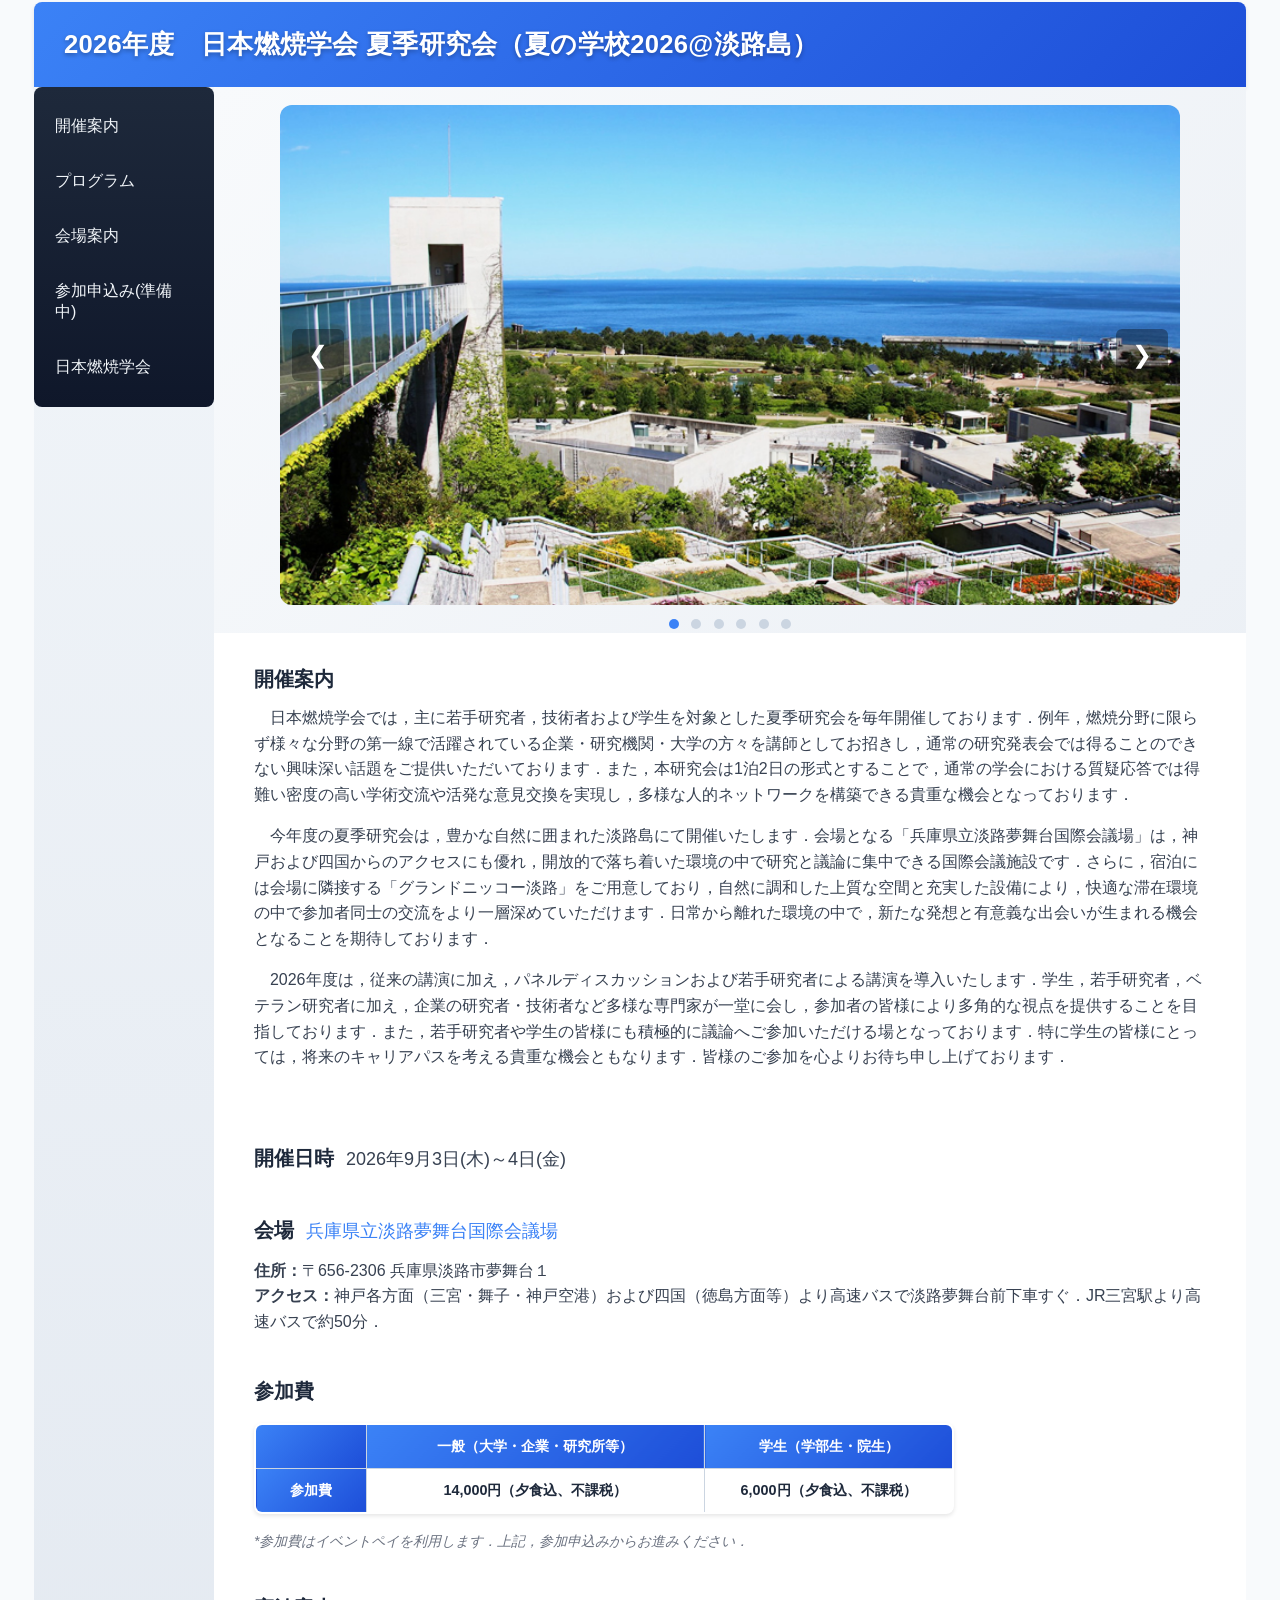
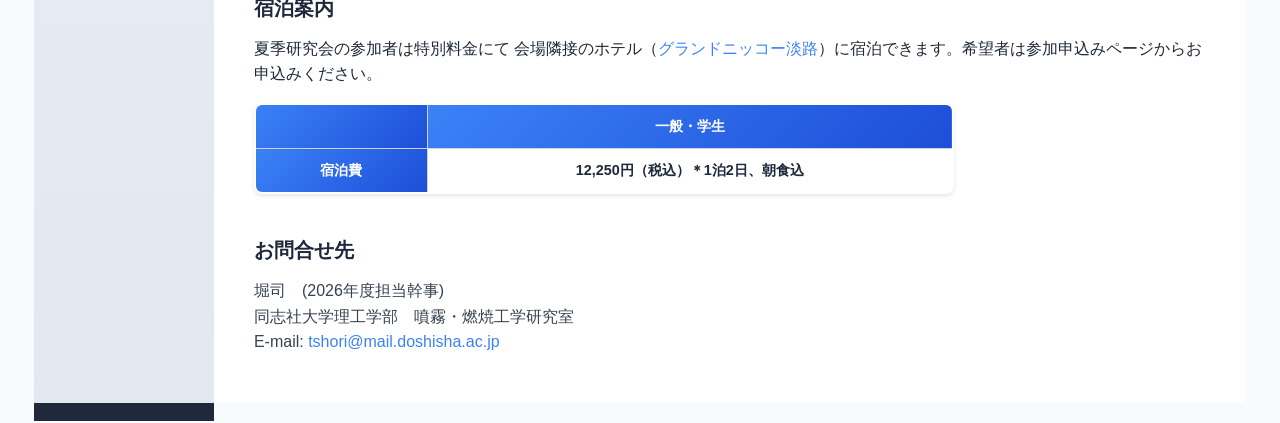
==== index.html @ 5443e1f6 "260607" ====
<!DOCTYPE HTML PUBLIC "-//W3C//DTD HTML 4.01 Transitional//EN">
<html lang="ja">
<head>
  <meta charset="UTF-8">
  <meta name="GENERATOR" content="JustSystems Homepage Builder Version 21.0.3.0 for Windows">
  <title>2026年度　日本燃焼学会 夏季研究会（夏の学校2026@淡路島）</title>
  <link href="hpb9tm10_3.css" rel="stylesheet" type="text/css" id="hpb9tm10_3">
</head>
<body>
<table class="hpb-head" id="HPB_LAYOUT_H" border="0" cellpadding="0" cellspacing="0">
  <tbody>
   <tr><td height="85" style="padding: 20px 30px;"><span class="page-header">2026年度　日本燃焼学会 夏季研究会（夏の学校2026@淡路島）</span></td></tr>
  </tbody>
</table>

<table class="hpb-main" id="HPB_LAYOUTTABLE_06" border="0" cellpadding="0" cellspacing="0">
<tbody>
<tr>
<!-- ↓左側一行目 -->
<td class="hpb-side-cell3" id="HPB_LAYOUT_LMV0" valign="top" width="180">
   <table class="hpb-vmenu1" id="HPB_LINK_MENU_TABLE_01" border="0" cellpadding="5" cellspacing="0">
        <tbody>
          <tr><td class="hpb-vmenu1-head" height="1"> </td></tr>
          <tr><td class="hpb-vmenu1-idle1"><a href="index.html" class="hpb-vmenu1-link1">開催案内</a></td></tr>
          <tr><td class="hpb-vmenu1-idle1"><a href="program.html" class="hpb-vmenu1-link1">プログラム</a></td>    </tr>
          <tr><td class="hpb-vmenu1-idle1"><a href="kaijo.html" class="hpb-vmenu1-link1">会場案内</a></td></tr>
          <!-- <tr><td class="hpb-vmenu1-idle1"><a href="regist.html" class="hpb-vmenu1-link1">参加申込み</a></td></tr> -->
          <tr><td class="hpb-vmenu1-idle1"> <a href="#" onclick="return false;" class="hpb-vmenu1-link1">参加申込み(準備中)</a></td></tr>
          <tr><td class="hpb-vmenu1-idle1"><a href="http://www.combustionsociety.jp/" class="hpb-vmenu1-link1">日本燃焼学会</a></td></tr>
          <tr><td class="hpb-vmenu1-head" height="1"> </td></tr>
        </tbody>
   </table></td>

<!-- ↓右側一行目 -->
<td class="hpb-cnt-cell3-x" id="HPB_LAYOUT_CONTENTS" align="center" valign="top"><a name="SKIP_LINK" id="SKIP_LINK"></a><br>

<table class="hpb-lb-tb1" align="center" border="0" cellpadding="0" cellspacing="0">
<tbody>


  <!-- スライドショー -->
<div class="slideshow-container">
  <img class="slide fade" src="images/venue01.jpg" alt="会場1">
  <img class="slide fade" src="images/venue02.jpg" alt="会場2">
  <img class="slide fade" src="images/venue03.jpg" alt="会場3">
  <img class="slide fade" src="images/venue04.jpg" alt="会場4">
  <img class="slide fade" src="images/venue05.png" alt="会場5">
  <img class="slide fade" src="images/venue06.png" alt="会場6">

  <button class="slide-btn prev" onclick="changeSlide(-1)">&#10094;</button>
  <button class="slide-btn next" onclick="changeSlide(1)">&#10095;</button>


</div>
  <div class="dots">
    <span class="dot" onclick="currentSlide(1)"></span>
    <span class="dot" onclick="currentSlide(2)"></span>
    <span class="dot" onclick="currentSlide(3)"></span>
    <span class="dot" onclick="currentSlide(4)"></span>
    <span class="dot" onclick="currentSlide(5)"></span>
    <span class="dot" onclick="currentSlide(6)"></span>
  </div>
<style>
.slideshow-container {
    position: relative;
    max-width: 900px;
    height: 500px;
    margin: auto;
    overflow: hidden;
}

.slide {
    width: 100%;
    height: 500px;
    object-fit: cover;
    display: none;
    border-radius: 12px;
}

.fade {
    animation: fadeEffect 3s;
}

@keyframes fadeEffect {
    from { opacity: 0; }
    to { opacity: 1; }
}

.slide-btn {
    position: absolute;
    top: 50%;
    transform: translateY(-50%);
    background: rgba(0, 0, 0, 0.35);
    color: white;
    border: none;
    padding: 12px 16px;
    cursor: pointer;
    font-size: 24px;
    border-radius: 6px;
}

.prev {
    left: 12px;
}

.next {
    right: 12px;
}

.slide-btn:hover {
    background: rgba(0, 0, 0, 0.6);
}

.dots {
    text-align: center;
    margin-top: 10px;
}

.dot {
    display: inline-block;
    width: 10px;
    height: 10px;
    margin: 0 4px;
    background: #cbd5e1;
    border-radius: 50%;
    cursor: pointer;
}

.dot.active {
    background: #3b82f6;
}
</style>

<script>
let slideIndex = 1;
let slideTimer;

showSlides(slideIndex);

function changeSlide(n) {
    showSlides(slideIndex += n);
    resetTimer();
}

function currentSlide(n) {
    showSlides(slideIndex = n);
    resetTimer();
}

function showSlides(n) {
    const slides = document.querySelectorAll('.slide');
    const dots = document.querySelectorAll('.dot');

    if (n > slides.length) {
        slideIndex = 1;
    }

    if (n < 1) {
        slideIndex = slides.length;
    }

    slides.forEach(slide => {
        slide.style.display = "none";
    });

    dots.forEach(dot => {
        dot.classList.remove("active");
    });

    slides[slideIndex - 1].style.display = "block";
    dots[slideIndex - 1].classList.add("active");
}

function autoSlide() {
    showSlides(slideIndex += 1);
    slideTimer = setTimeout(autoSlide, 10000);
}

function resetTimer() {
    clearTimeout(slideTimer);
    slideTimer = setTimeout(autoSlide, 10000);
}

slideTimer = setTimeout(autoSlide, 10000);
</script>
<!-- スライドショーここまで -->
<!--ここまで  -->

<tr><td class="hpb-lb-tb1-cell4">
  <!-- <div class="content-section">
    <h2 class="text-heading">開催案内</h2>
    <div class="text-body">
      　日本燃焼学会では，主に若手の研究者，技術者そして学生を対象とした研究会を，夏季に開催しております．例年，燃焼分野に限らず様々な分野の第一線で活躍されている企業や研究所そして大学の方々を講師に招き，通常の研究発表会では聞くことのできない興味深い話題を提供して頂いております．本研究会は1泊2日という形式とすることで，通常の学会における質疑応答では得難い，密度の高い学術交流や活発な意見交換や，様々な人的ネットワークを構築することができます．
    </div>
    <div class="text-body">
      　今年の夏季研究会は杜の都・仙台で行います．会場となる「エスポールみやぎ(宮城県青年会館)」は仙台駅近くに位置し，アクセスの良さと快適な環境を兼ね備えています．研修を通して研鑽と啓発を行った後は，意見交換会，2日目の研修を通して有意義な議論が期待できます．
    </div>
    <div class="text-body">
      　2026年度は新たな試みとして，パネルディスカッションを導入いたします．複数の専門家が一堂に会し，最新の研究動向や課題について議論することで，参加者の皆様により多角的な視点を提供することを目指しています．若手研究者も積極的に議論に参加できる場となりますので，ぜひこの機会をご活用ください．皆様のご参加を心からお待ちしております．
    </div>
  </div> -->
  <!-- <tr><td class="hpb-lb-tb1-cell4"> -->
  <div class="content-section">
    <h2 class="text-heading">開催案内</h2>
    <div class="text-body">
      　日本燃焼学会では，主に若手研究者，技術者および学生を対象とした夏季研究会を毎年開催しております．例年，燃焼分野に限らず様々な分野の第一線で活躍されている企業・研究機関・大学の方々を講師としてお招きし，通常の研究発表会では得ることのできない興味深い話題をご提供いただいております．また，本研究会は1泊2日の形式とすることで，通常の学会における質疑応答では得難い密度の高い学術交流や活発な意見交換を実現し，多様な人的ネットワークを構築できる貴重な機会となっております．
    </div>

    <div class="text-body">
      　今年度の夏季研究会は，豊かな自然に囲まれた淡路島にて開催いたします．会場となる「兵庫県立淡路夢舞台国際会議場」は，神戸および四国からのアクセスにも優れ，開放的で落ち着いた環境の中で研究と議論に集中できる国際会議施設です．さらに，宿泊には会場に隣接する「グランドニッコー淡路」をご用意しており，自然に調和した上質な空間と充実した設備により，快適な滞在環境の中で参加者同士の交流をより一層深めていただけます．日常から離れた環境の中で，新たな発想と有意義な出会いが生まれる機会となることを期待しております．
    </div>

    <div class="text-body">
      　2026年度は，従来の講演に加え，パネルディスカッションおよび若手研究者による講演を導入いたします．学生，若手研究者，ベテラン研究者に加え，企業の研究者・技術者など多様な専門家が一堂に会し，参加者の皆様により多角的な視点を提供することを目指しております．また，若手研究者や学生の皆様にも積極的に議論へご参加いただける場となっております．特に学生の皆様にとっては，将来のキャリアパスを考える貴重な機会ともなります．皆様のご参加を心よりお待ち申し上げております．
    </div>
  </div>


  <div class="info-section">
    <div class="info-item">
      <span class="info-label">開催日時</span>
      <span class="info-value">2026年9月3日(木)～4日(金)</span>
    </div>
  </div>

  <div class="info-section">
    <div class="info-item">
      <span class="info-label">会場</span>
      <!-- <span class="info-value">兵庫県立淡路夢舞台国際会議場（宿泊：グランドニッコー淡路）</span> -->
       <span class="info-value">
  <a href="https://www.yumebutai.org" target="_blank" rel="noopener noreferrer">
    兵庫県立淡路夢舞台国際会議場
  </a>
  <!--（宿泊：
  <a href="https://awaji.grandnikko.com" target="_blank" rel="noopener noreferrer">
    グランドニッコー淡路
  </a>
  ） -->
</span>
    </div>
    <div class="info-details">
      <div class="text-body">
        <strong>住所：</strong>〒656-2306 兵庫県淡路市夢舞台１<br>
        <!-- <strong>HP：</strong><a href="https://seinenkaikan.or.jp">https://seinenkaikan.or.jp</a> -->
        <strong>アクセス：</strong>神戸各方面（三宮・舞子・神戸空港）および四国（徳島方面等）より高速バスで淡路夢舞台前下車すぐ．JR三宮駅より高速バスで約50分．<br>
      </div>
    </div>
  </div>

  <!-- <div class="info-section">
    <div class="info-item">
      <span class="info-label">移動手段</span>
    </div>
    <div class="info-details">
      <div class="deadline-warning" style="background: none !important; border: 2px solid #ff6b35; padding: 15px; margin-bottom: 20px; border-radius: 5px;">
        <div style="font-weight: bold; color: #d63031; margin-bottom: 10px;">【重要なお知らせ】</div>
        <div class="text-body">
          参加予定者が39名に達しており、ご用意している28人乗り送迎バス（補助席込み）では全員がご乗車いただけない可能性がございます。つきましては、お時間に余裕のある方は、大変恐縮ですが仙台市営バスのご利用もご検討いただけますと幸いです。
        </div>
      </div>
      
      <div style="margin-bottom: 25px;">
        <h3 style="color: #333; border-bottom: 2px solid #ff6b35; padding-bottom: 5px;">■ 送迎バスをご利用の方</h3>
        <div class="text-body">
          <strong>・バスサイズ：</strong> 28人乗り（補助席込み）<br>
          <strong>・乗り場：</strong> 仙台駅東口観光送迎バス乗降場 ※東北大学の学生が待機予定です<br>
          　<strong>地図：</strong> <a href="https://maps.google.com/?cid=13411149127539616273&g_mp=Cidnb29nbGUubWFwcy5wbGFjZXMudjEuUGxhY2VzLlNlYXJjaFRleHQ">Google Maps</a><br>
          <strong>・目印：</strong> 「エスポールみやぎ」と書かれた三菱の貸切バス<br>
          <strong>・出発時間：</strong> 13:00（12:30から乗車可能）
        </div>
      </div>
      
      <div style="margin-bottom: 25px;">
        <h3 style="color: #333; border-bottom: 2px solid #ff6b35; padding-bottom: 5px;">■ 仙台市営バスをご利用の方</h3>
        <div class="text-body">
          <strong>・乗り場：</strong> 27番（仙台駅西口 Loft前）、『鶴ケ谷7丁目行』または『東仙台営業所行』<br>
          　<strong>地図：</strong> <a href="https://maps.google.com/?cid=9888754777734787232&g_mp=Cidnb29nbGUubWFwcy5wbGFjZXMudjEuUGxhY2VzLlNlYXJjaFRleHQ">Google Maps</a><br>
          <strong>・下車バス停：</strong> 『保健環境センター青年会館前』（所要時間：約25分）<br>
          <strong>・バス停から会場まで：</strong> 徒歩1分
        </div>
        
        <div style="margin-top: 15px;">
          <strong>【参考時刻表】</strong><br>
          <div class="text-body" style="margin-left: 15px;">
            ・110番系統：12:28発（12:58頃着）、12:58発（13:27頃着）<br>
            ・120番系統：12:13発、12:43発<br>
            ・A220番系統：12:00発<br>
            ・詳細な時刻表： <a href="http://www.donto.co.jp/timetable/citybus/bus_d_result.cgi?SW=90&TG=C&BSC=0050154">どんとこいバス時刻表</a>
          </div>
        </div>
      </div>
      
      <div style="margin-bottom: 15px;">
        <h3 style="color: #333; border-bottom: 2px solid #ff6b35; padding-bottom: 5px;">■ お車でお越しの方</h3>
        <div class="text-body">
          会場のエスポールみやぎには無料駐車場がございますので、ご利用ください。
        </div>
      </div>
    </div>
  </div> -->
  <div class="info-section">
    <div class="info-item">
      <span class="info-label">参加費</span>
    </div>
    <!--
    <div class="deadline-warning">
      <span class="deadline-text">申込締切：</span><span class="deadline-date">2025年8月31日(日)</span>
    </div>
    -->
    <div class="info-details">
      <table class="fee-table">
        <tbody>
          <tr>
            <td class="fee-table-header" width="80"></td>
            <td class="fee-table-header" width="280"><strong>一般（大学・企業・研究所等）</strong></td>
            <td class="fee-table-header" width="200"><strong>学生（学部生・院生）</strong></td>
          </tr>
          <tr>
            <td class="fee-table-header"><strong>参加費</strong></td>
            <td class="fee-table-data"><strong>14,000円（夕食込、不課税）</strong></td>
            <td class="fee-table-data"><strong>6,000円（夕食込、不課税）</strong></td>
          </tr>
        </tbody>
      </table>
      <!--
      <div class="registration-button" style="text-align: center; margin: 20px 0;">
        <a href="regist.html" style="display: inline-block; background-color: #ff6b35; color: white; padding: 15px 40px; text-decoration: none; font-size: 18px; font-weight: bold; border-radius: 5px; box-shadow: 0 2px 4px rgba(0,0,0,0.2); transition: background-color 0.3s;">参加申込みはこちら</a>
      </div>-->
      <div class="info-note">
        *参加費はイベントペイを利用します．上記，参加申込みからお進みください．<br>
        <!-- *参加費には宿泊費（1泊2食(夕朝)）等を含みます． -->
      </div>
    </div>
  </div>

  <div class="info-section">
    <div class="info-item">
      <span class="info-label">宿泊案内</span>
    </div>
    <!--
    <div class="deadline-warning">
      <span class="deadline-text">申込締切：</span><span class="deadline-date">2025年8月31日(日)</span>
    </div>
    -->
    <div class="info-details">
       <div>
        夏季研究会の参加者は特別料金にて 会場隣接のホテル（<a href="https://awaji.grandnikko.com" target="_blank" rel="noopener noreferrer">グランドニッコー淡路</a>）に宿泊できます。希望者は参加申込みページからお申込みください。
      </div>
      <table class="fee-table">
        <tbody>
          <tr>
            <td class="fee-table-header" width="80"></td>
            <td class="fee-table-header" width="280"><strong>一般・学生</strong></td>
            <!-- <td class="fee-table-header" width="200"><strong>学生（学部生・院生）</strong></td> -->
          </tr>
          <tr>
            <td class="fee-table-header"><strong>宿泊費</strong></td>
            <td class="fee-table-data"><strong>12,250円（税込）＊1泊2日、朝食込</strong></td>
            <!-- <td class="fee-table-data"><strong>6,000円（夕食込、不課税）</strong></td> -->
          </tr>
        </tbody>
      </table>
    </div>
  </div>


  <div class="info-section">
    <div class="info-item">
      <span class="info-label">お問合せ先</span>
    </div>
    <div class="info-details">
      <div class="text-body">
        堀司　(2026年度担当幹事)<br>
        同志社大学理工学部　噴霧・燃焼工学研究室<br>
        E-mail: <span id="email-address">JavaScript有効化でメールアドレスが表示されます</span>
      </div>
    </div>
  </div>

</td></tr>

</tbody></table>
</td>
</tr>

<!-- ↓二行目 -->
<tr>
<td class="hpb-cnt-cell4" valign="top"></td>
<td class="hpb-side-cell4" height="18" valign="top"></td>
</tr>

</tbody>
</table>
<script>
// より高度なスパム対策でメールアドレスを表示
document.addEventListener('DOMContentLoaded', function() {
    // Base64エンコードされたメールアドレス
    var encodedEmail = 'dHNob3JpQG1haWwuZG9zaGlzaGEuYWMuanA=';
    var emailSpan = document.getElementById('email-address');
    if (emailSpan) {
        var decodedEmail = atob(encodedEmail);
        emailSpan.innerHTML = '<a href="mailto:' + decodedEmail + '" style="color: #3b82f6;">' + decodedEmail + '</a>';
    }
});
</script>
</body>
</html>
---- hpb9tm10_3.css ----
/*- themeid=hpb9tm10_3; --------------------------------*/
/*-------------------- maintable --------------------*/

.hpb-main {
	/* width: 900px;
	box-shadow: 0 4px 6px rgba(0, 0, 0, 0.1);
	border-radius: 8px;
	overflow: hidden; */
	width: 95%;
    max-width: 1400px;
}

/*-------------------- contents --------------------*/

.hpb-cnt-cell3-x {
	font-size: 100%;
	background: linear-gradient(135deg, #f8fafc 0%, #e2e8f0 100%);
}

.hpb-cnt-cell4 {
	font-size: 100%;
	background: #1e293b;
}

/*-------------------- head --------------------*/

.hpb-head {
	background: linear-gradient(135deg, #3b82f6 0%, #1d4ed8 100%);
	box-shadow: 0 2px 4px rgba(0, 0, 0, 0.1);
	border-radius: 8px 8px 0 0;
	overflow: hidden;
}

/*-------------------- side --------------------*/

.hpb-side-cell3 {
	font-size: 100%;
	background: linear-gradient(180deg, #f1f5f9 0%, #e2e8f0 100%);
	width: 180px;
}

/*-------------------- layout base --------------------*/

.hpb-lb-tb1 {
	/* width: 700px;
	border-radius: 8px;
	overflow: hidden;
	box-shadow: 0 2px 8px rgba(0, 0, 0, 0.08); */
	width: 100%;

    max-width: 1100px;
}

.hpb-lb-tb1-cell4 {
	font-size: 1rem;
	font-weight: normal;
	padding: 2rem 2.5rem;
	background: #ffffff;
	border-bottom: none;
	line-height: 1.6;
}

.hpb-lb-tb1-cell4:last-child {
	border-bottom: none;
}

/* 参加費テーブル用スタイル */
.fee-table {
	border-collapse: collapse;
	border: 2px solid #3b82f6;
	border-radius: 8px;
	overflow: hidden;
	margin: 1rem 0;
	box-shadow: 0 2px 4px rgba(0, 0, 0, 0.1);
	width: 100%;
	max-width: 700px;
}

.fee-table td {
	border: 1px solid #cbd5e1;
	padding: 12px 8px;
	font-size: 0.9rem;
	white-space: nowrap;
	text-align: center;
}

.fee-table-header {
	background: linear-gradient(135deg, #3b82f6 0%, #1d4ed8 100%);
	color: white;
	font-weight: 600;
}

.fee-table-data {
	background: #ffffff;
	color: #1e293b;
	font-weight: 600;
}

/*-------------------- vertical menu --------------------*/

.hpb-vmenu1 {
	float: none;
	width: 100%;
	background: linear-gradient(180deg, #1e293b 0%, #0f172a 100%);
	border-radius: 8px;
	overflow: hidden;
}

.hpb-vmenu1-head {
	height: 12px;
}

.hpb-vmenu1-link0:link {
	text-decoration: none;
	color: #000000;
}

.hpb-vmenu1-link0:visited {
	color: #000000;
	text-decoration: none;
}

.hpb-vmenu1-link0:hover {
	color: #000000;
	text-decoration: underline;
}

.hpb-vmenu1-link1:link {
	font-size: 100%;
	color: #f1f5f9;
	text-decoration: none;
	display: block;
	padding: 12px 16px;
	transition: all 0.3s ease;
}

.hpb-vmenu1-link1:visited {
	font-size: 100%;
	color: #f1f5f9;
	text-decoration: none;
}

.hpb-vmenu1-link1:hover {
	font-size: 100%;
	color: #ffffff;
	text-decoration: none;
	background: rgba(59, 130, 246, 0.2);
	transform: translateX(4px);
}

.hpb-vmenu1-link2:link {
	font-size: 100%;
	color: #FF0000;
	text-decoration: none;
}

.hpb-vmenu1-link2:visited {
	font-size: 100%;
	color: #FF0000;
	text-decoration: none;
}

.hpb-vmenu1-link2:hover {
	font-size: 100%;
	color: #FF0000;
	text-decoration: underline;
}

/* Section spacing improvements */
.section-spacing {
	margin-bottom: 1.5rem;
}

.section-spacing:last-child {
	margin-bottom: 0;
}

/* Better typography for specific elements */
.text-heading + .text-highlight,
.text-heading + .text-small {
	margin-left: 0.5rem;
}

/*-------------------- content menu --------------------*/
/* Empty ruleset removed */

/*-------------------- element type --------------------*/

a:link {
	color: #3b82f6;
	text-decoration: none;
	transition: color 0.3s ease;
}

a:visited {
	color: #3b82f6;
	text-decoration: none;
}

a:hover {
	color: #1d4ed8;
	text-decoration: none;
}

body {
	color: #1f2937;
	margin: 2px;
	font-size: 16px;
	background: #f8fafc;
	text-align: center;
	font-family: -apple-system, BlinkMacSystemFont, "Segoe UI", Roboto, "Helvetica Neue", Arial, "Noto Sans JP", sans-serif;
	line-height: 1.6;
}

h1 {
	color: #333333;
	margin-top: 0px;
	margin-right: 0px;
	margin-bottom: 0px;
	margin-left: 0px;
	font-size: 140%;
	font-weight: bold;
}

h2 {
	color: #333333;
	margin-top: 0px;
	margin-right: 0px;
	margin-bottom: 0px;
	margin-left: 0px;
	font-size: 135%;
	font-weight: bold;
}

h3 {
	color: #333333;
	margin-top: 0px;
	margin-right: 0px;
	margin-bottom: 0px;
	margin-left: 0px;
	font-size: 125%;
	font-weight: bold;
}

h4 {
	color: #333333;
	margin-top: 0px;
	margin-right: 0px;
	margin-bottom: 0px;
	margin-left: 0px;
	font-size: 119%;
	font-weight: bold;
}

h5 {
	color: #333333;
	margin-top: 0px;
	margin-right: 0px;
	margin-bottom: 0px;
	margin-left: 0px;
	font-size: 110%;
	font-weight: bold;
}

h6 {
	color: #333333;
	margin-top: 0px;
	margin-right: 0px;
	margin-bottom: 0px;
	margin-left: 0px;
	font-size: 100%;
	font-weight: bold;
}

address {
	color: #9b9b9b;
	margin-top: 8px;
	margin-right: 0px;
	margin-bottom: 8px;
	margin-left: 0px;
}

blockquote {
	color: #9b9b9b;
	margin-top: 8px;
	margin-right: 15px;
	margin-bottom: 8px;
	margin-left: 15px;
}

p {
	color: #333333;
	margin-top: 0px;
	margin-right: 0px;
	margin-bottom: 0px;
	margin-left: 0px;
	font-weight: normal;
}

pre {
	color: #9b9b9b;
	margin-top: 8px;
	margin-right: 0px;
	margin-bottom: 8px;
	margin-left: 0px;
}

ul {
	color: #333333;
	margin-top: 0px;
	margin-right: 0px;
	margin-bottom: 0px;
	margin-left: 16px;
	list-style-image : url(hpb_bul_circle01.gif);
	list-style-position: outside;
	list-style-type: none;
}

th {
	color: #333333;
	font-weight: bold;
}

select {
	color: #333333;
	margin-top: 0px;
	margin-right: 0px;
	margin-bottom: 0px;
	margin-left: 0px;
	font-weight: normal;
}

.hpb-head,.hpb-main {
	/* width: 900px;
	margin-right: auto;
	margin-left: auto;
	text-align: left; */
	 width: 95%;

    max-width: 1400px;

    margin-right: auto;

    margin-left: auto;

    text-align: left;
}

/* Typography System */
.text-title {
	font-size: 1.5rem;
	font-weight: 700;
	color: #1e293b;
	line-height: 1.4;
	margin-bottom: 1rem;
}

.text-heading {
	font-size: 1.25rem;
	font-weight: 600;
	color: #1e293b;
	line-height: 1.4;
	margin-bottom: 0.75rem;
}

.text-subheading {
	font-size: 1.125rem;
	font-weight: 600;
	color: #374151;
	line-height: 1.4;
	margin-bottom: 0.5rem;
}

.text-body {
	font-size: 1rem;
	font-weight: 400;
	color: #374151;
	line-height: 1.6;
	margin-bottom: 1rem;
}

.text-small {
	font-size: 0.875rem;
	font-weight: 400;
	color: #6b7280;
	line-height: 1.5;
}

.text-highlight {
	font-size: 1.125rem;
	font-weight: 500;
	color: #1e293b;
	line-height: 1.5;
}

/* Page header style */
.page-header {
	font-size: 1.6rem;
	font-weight: 800;
	color: white;
	line-height: 1.2;
	text-shadow: 0 2px 4px rgba(0, 0, 0, 0.3);
	letter-spacing: 0.3px;
}

/* Section spacing */
.section-spacing {
	margin-bottom: 2rem;
}

.section-spacing:last-child {
	margin-bottom: 0;
}

/* Content wrapper for better spacing */
.content-wrapper {
	padding: 1.5rem 2rem;
}

/* Information Display Components */
.info-section {
	margin-bottom: 2.5rem;
	padding: 0;
}

.info-section:last-child {
	margin-bottom: 0;
}

.info-item {
	display: flex;
	align-items: baseline;
	margin-bottom: 0.5rem;
	flex-wrap: wrap;
}

.info-label {
	font-size: 1.25rem;
	font-weight: 600;
	color: #1e293b;
	margin-right: 0.75rem;
	min-width: fit-content;
}

.info-value {
	font-size: 1.125rem;
	font-weight: 500;
	color: #374151;
	flex: 1;
}

.info-details {
	margin-top: 0.75rem;
	padding-left: 0;
}

.info-note {
	font-size: 0.875rem;
	color: #6b7280;
	margin-top: 0.5rem;
	font-style: italic;
}

/* Content sections with consistent spacing */
.content-section {
	margin-bottom: 2rem;
	padding-bottom: 1.5rem;
}

/* Deadline Warning Component */
.deadline-warning {
	background: linear-gradient(135deg, #ef4444 0%, #dc2626 100%);
	color: white;
	padding: 0.75rem 1.25rem;
	border-radius: 8px;
	font-weight: 600;
	font-size: 1rem;
	text-align: center;
	margin: 1rem 0;
	box-shadow: 0 4px 12px rgba(239, 68, 68, 0.3);
	border: 2px solid #fee2e2;
	animation: pulse-warning 2s infinite;
}

.deadline-warning .deadline-text {
	font-size: 1.1rem;
	font-weight: 700;
	text-shadow: 0 1px 2px rgba(0, 0, 0, 0.2);
}

.deadline-warning .deadline-date {
	font-size: 1.2rem;
	font-weight: 800;
	margin: 0 0.5rem;
	text-decoration: underline;
}

@keyframes pulse-warning {
	0%, 100% {
		box-shadow: 0 4px 12px rgba(239, 68, 68, 0.3);
		transform: scale(1);
	}
	50% {
		box-shadow: 0 6px 20px rgba(239, 68, 68, 0.5);
		transform: scale(1.02);
	}
}

/* Alternative subtle warning style */
.deadline-notice {
	background: linear-gradient(135deg, #fbbf24 0%, #f59e0b 100%);
	color: #92400e;
	padding: 0.75rem 1.25rem;
	border-radius: 8px;
	font-weight: 600;
	font-size: 1rem;
	text-align: center;
	margin: 1rem 0;
	border: 2px solid #fed7aa;
	box-shadow: 0 2px 8px rgba(251, 191, 36, 0.3);
}

/* Program Schedule Table */
.program-table {
	width: 105%;
	border-collapse: collapse;
	margin: 1rem 0;
	background: #ffffff;
	border-radius: 8px;
	overflow: hidden;
	box-shadow: 0 2px 8px rgba(0, 0, 0, 0.08);
}

.program-table th,
.program-table td {
	padding: 12px 20px;
	text-align: left;
	border-bottom: 1px solid #e2e8f0;
}

.program-table th {
	background: linear-gradient(135deg, #f1f5f9 0%, #e2e8f0 100%);
	font-weight: 600;
	color: #374151;
	font-size: 0.95rem;
}

.program-table td {
	color: #374151;
	font-size: 1rem;
	line-height: 1.5;
}

.program-table .time-col {
	width: 90px;
	font-weight: 600;
	color: #1e293b;
	white-space: nowrap;
}

.program-table .content-col {
	color: #374151;
}

.program-table tr:last-child td {
	border-bottom: none;
}

.program-table tr:hover {
	background-color: #f8fafc;
}
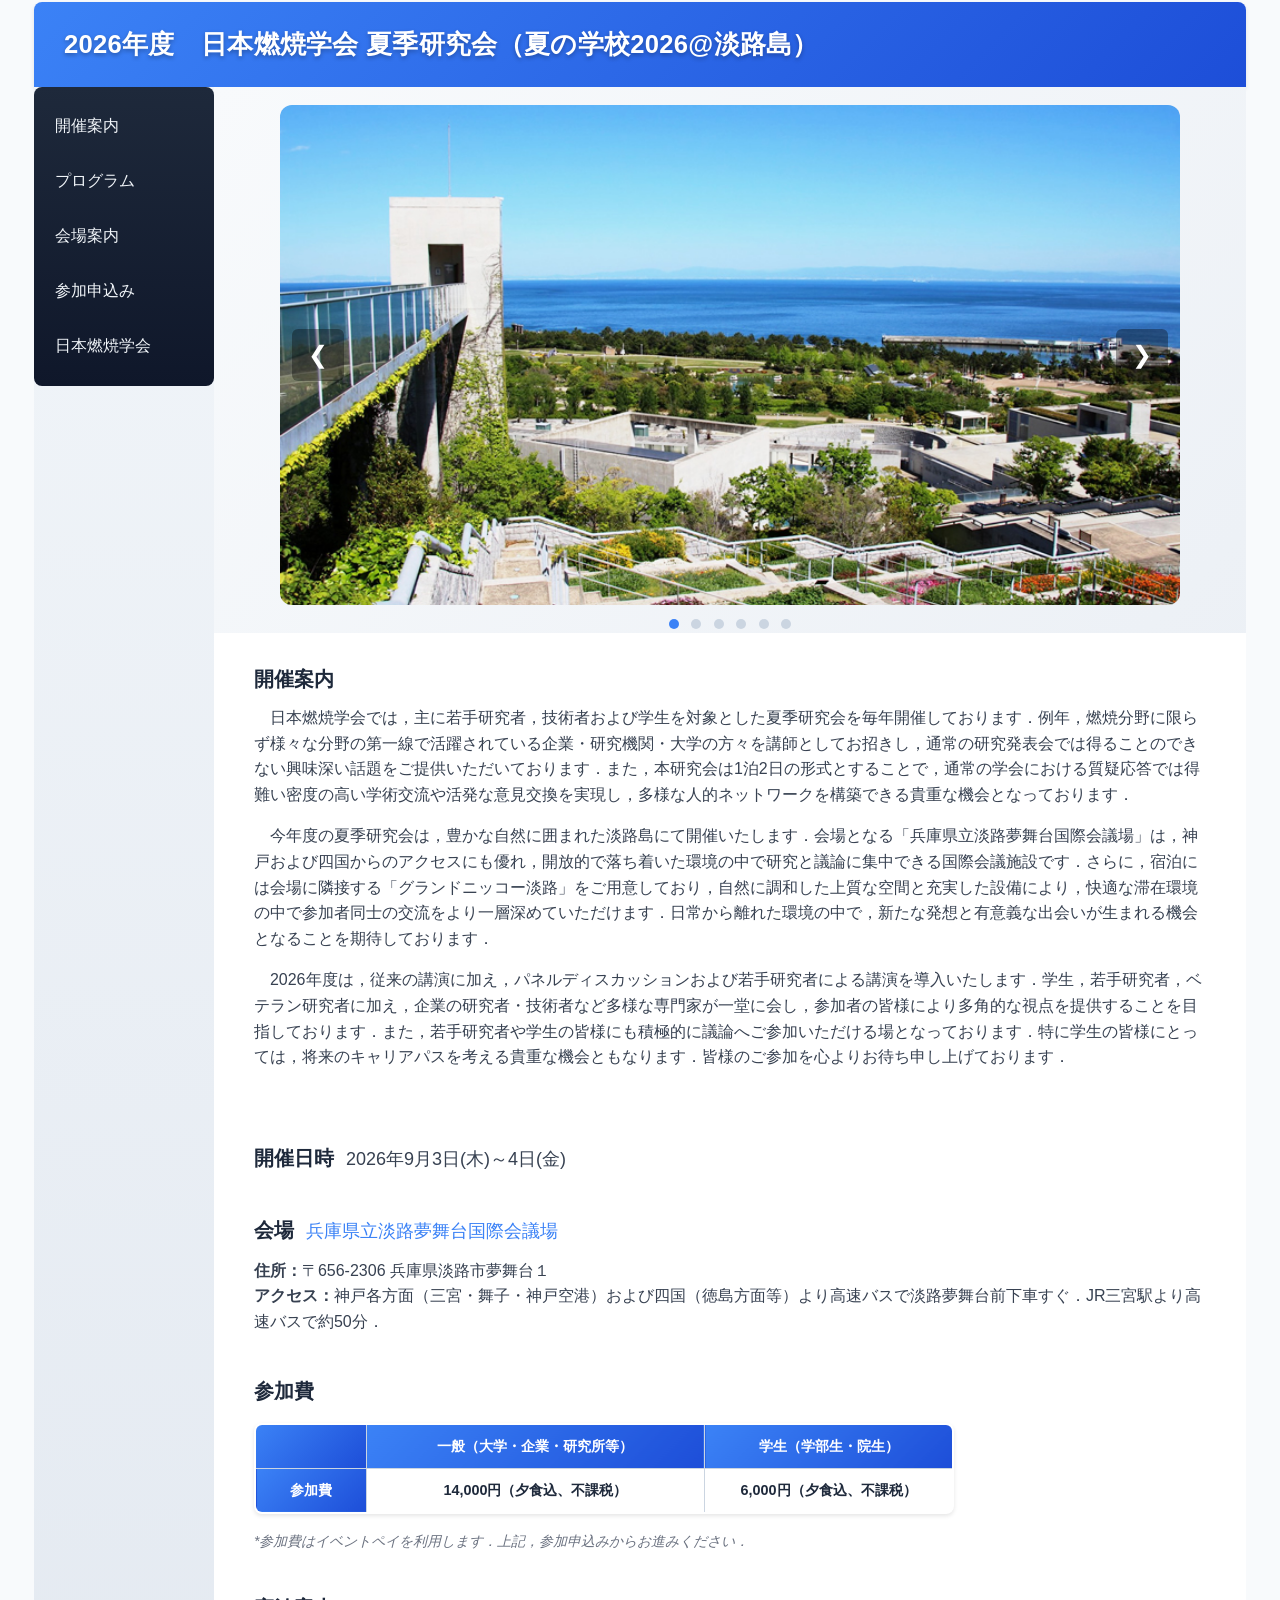
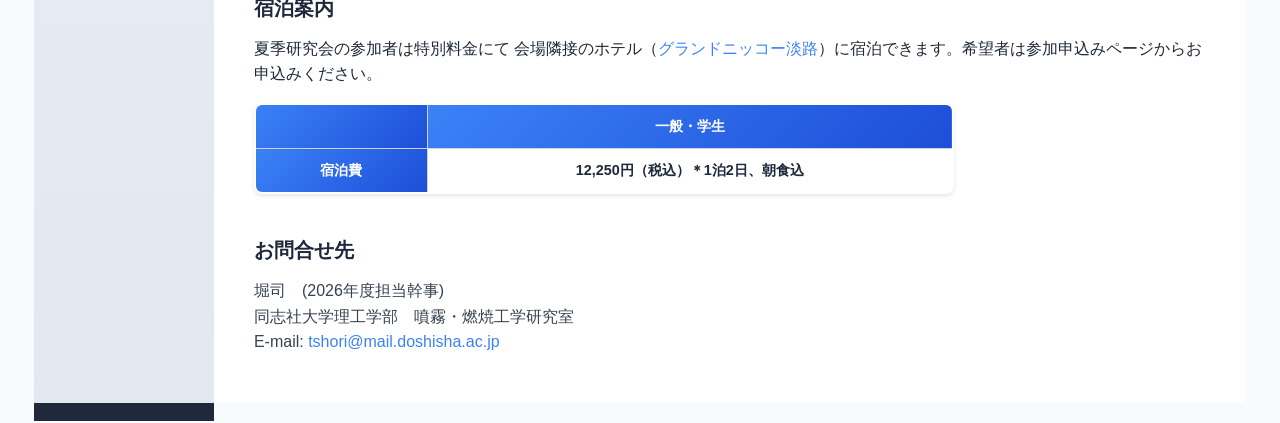
==== commit 8585e014: "260608v2" ====
--- a/index.html
+++ b/index.html
@@ -24,8 +24,8 @@
           <tr><td class="hpb-vmenu1-idle1"><a href="index.html" class="hpb-vmenu1-link1">開催案内</a></td></tr>
           <tr><td class="hpb-vmenu1-idle1"><a href="program.html" class="hpb-vmenu1-link1">プログラム</a></td>    </tr>
           <tr><td class="hpb-vmenu1-idle1"><a href="kaijo.html" class="hpb-vmenu1-link1">会場案内</a></td></tr>
-          <!-- <tr><td class="hpb-vmenu1-idle1"><a href="regist.html" class="hpb-vmenu1-link1">参加申込み</a></td></tr> -->
-          <tr><td class="hpb-vmenu1-idle1"> <a href="#" onclick="return false;" class="hpb-vmenu1-link1">参加申込み(準備中)</a></td></tr>
+          <tr><td class="hpb-vmenu1-idle1"><a href="regist.html" class="hpb-vmenu1-link1">参加申込み</a></td></tr>
+          <!-- <tr><td class="hpb-vmenu1-idle1"> <a href="#" onclick="return false;" class="hpb-vmenu1-link1">参加申込み(準備中)</a></td></tr> -->
           <tr><td class="hpb-vmenu1-idle1"><a href="http://www.combustionsociety.jp/" class="hpb-vmenu1-link1">日本燃焼学会</a></td></tr>
           <tr><td class="hpb-vmenu1-head" height="1"> </td></tr>
         </tbody>
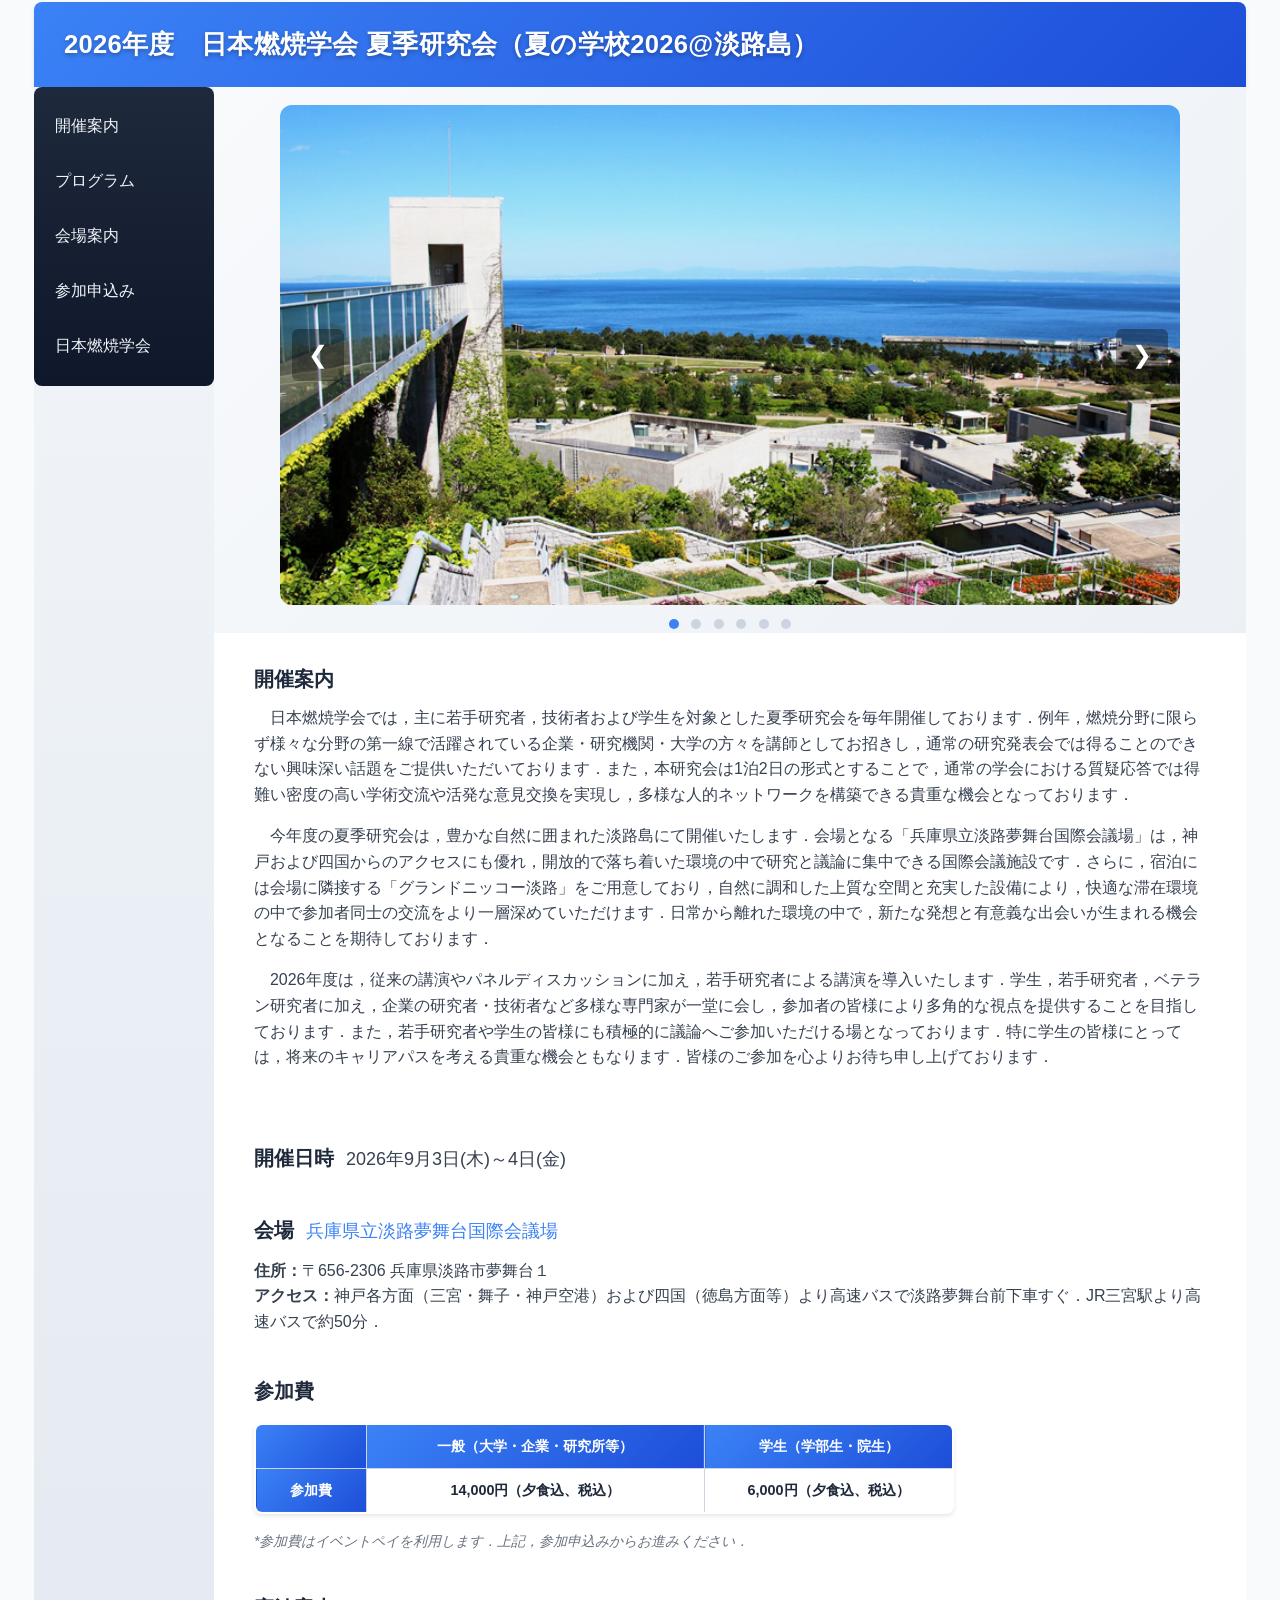
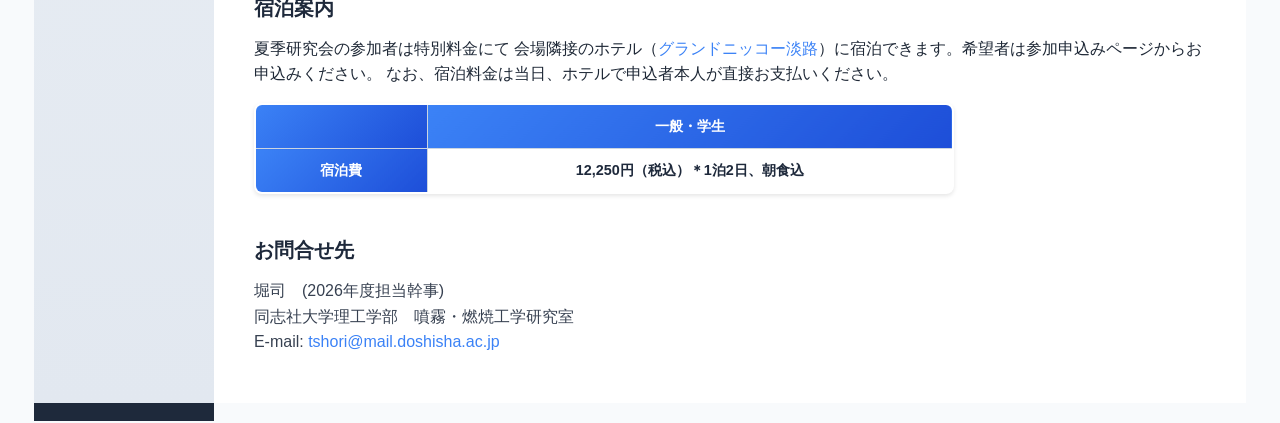
==== commit 1950e705: "260625" ====
--- a/index.html
+++ b/index.html
@@ -211,7 +211,7 @@
     </div>
 
     <div class="text-body">
-      　2026年度は，従来の講演に加え，パネルディスカッションおよび若手研究者による講演を導入いたします．学生，若手研究者，ベテラン研究者に加え，企業の研究者・技術者など多様な専門家が一堂に会し，参加者の皆様により多角的な視点を提供することを目指しております．また，若手研究者や学生の皆様にも積極的に議論へご参加いただける場となっております．特に学生の皆様にとっては，将来のキャリアパスを考える貴重な機会ともなります．皆様のご参加を心よりお待ち申し上げております．
+      　2026年度は，従来の講演やパネルディスカッションに加え，若手研究者による講演を導入いたします．学生，若手研究者，ベテラン研究者に加え，企業の研究者・技術者など多様な専門家が一堂に会し，参加者の皆様により多角的な視点を提供することを目指しております．また，若手研究者や学生の皆様にも積極的に議論へご参加いただける場となっております．特に学生の皆様にとっては，将来のキャリアパスを考える貴重な機会ともなります．皆様のご参加を心よりお待ち申し上げております．
     </div>
   </div>
 
@@ -317,8 +317,8 @@
           </tr>
           <tr>
             <td class="fee-table-header"><strong>参加費</strong></td>
-            <td class="fee-table-data"><strong>14,000円（夕食込、不課税）</strong></td>
-            <td class="fee-table-data"><strong>6,000円（夕食込、不課税）</strong></td>
+            <td class="fee-table-data"><strong>14,000円（夕食込、税込）</strong></td>
+            <td class="fee-table-data"><strong>6,000円（夕食込、税込）</strong></td>
           </tr>
         </tbody>
       </table>
@@ -345,6 +345,7 @@
     <div class="info-details">
        <div>
         夏季研究会の参加者は特別料金にて 会場隣接のホテル（<a href="https://awaji.grandnikko.com" target="_blank" rel="noopener noreferrer">グランドニッコー淡路</a>）に宿泊できます。希望者は参加申込みページからお申込みください。
+       なお、宿泊料金は当日、ホテルで申込者本人が直接お支払いください。
       </div>
       <table class="fee-table">
         <tbody>
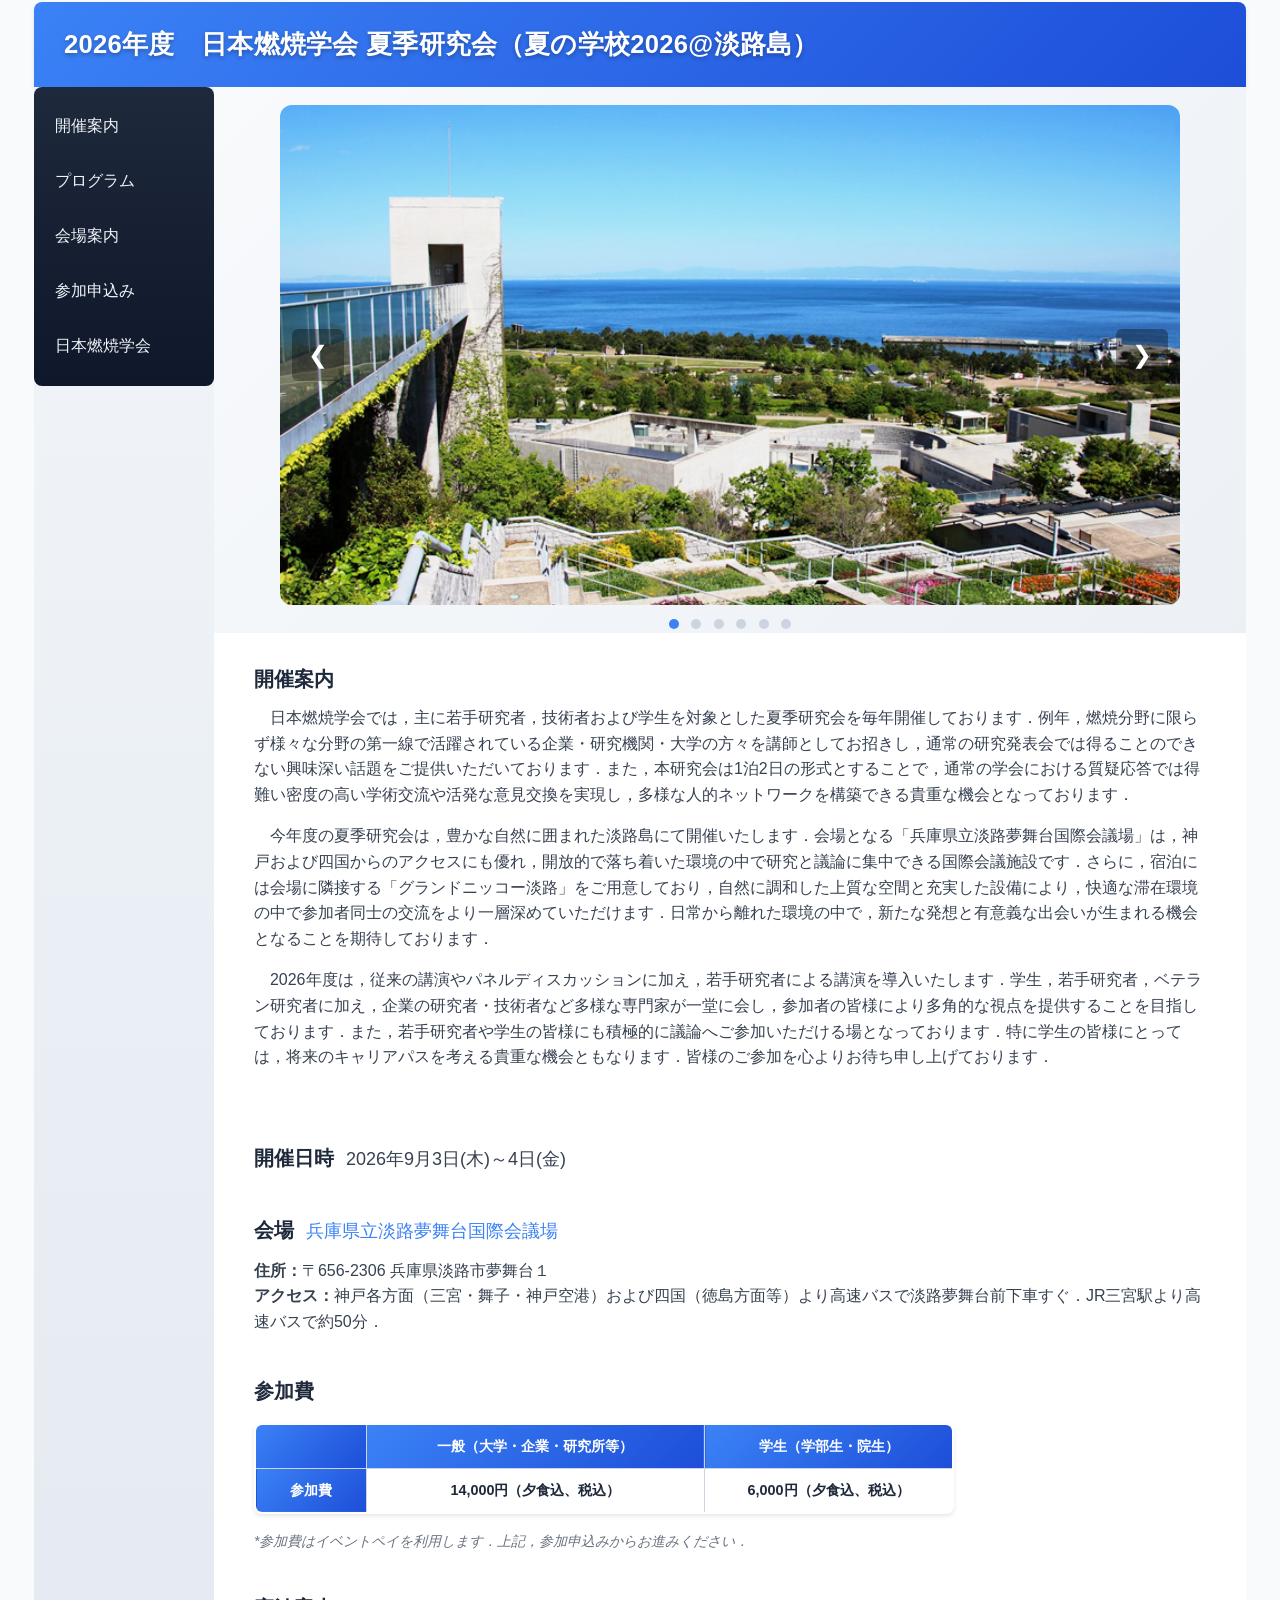
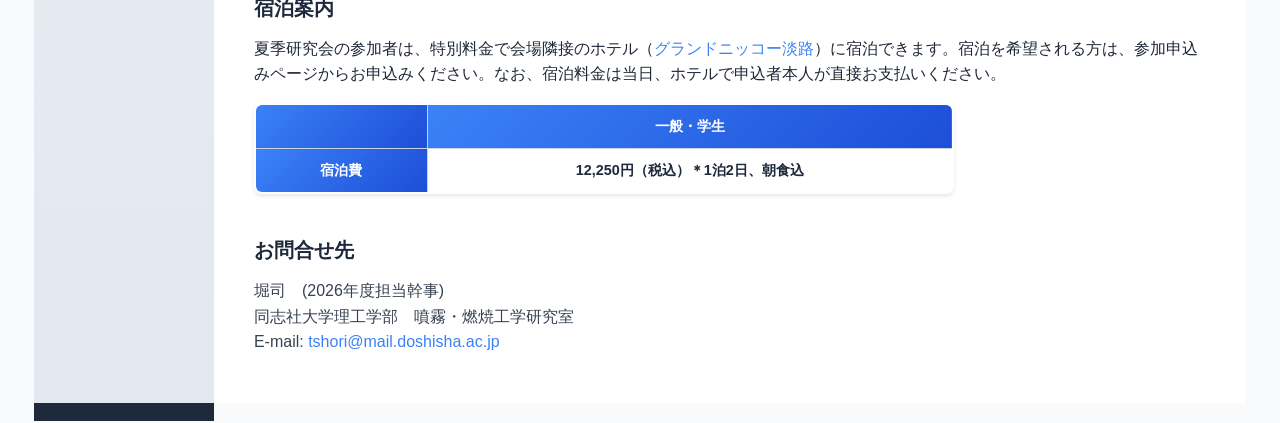
==== commit 57d90639: "260625v3" ====
--- a/index.html
+++ b/index.html
@@ -344,8 +344,7 @@
     -->
     <div class="info-details">
        <div>
-        夏季研究会の参加者は特別料金にて 会場隣接のホテル（<a href="https://awaji.grandnikko.com" target="_blank" rel="noopener noreferrer">グランドニッコー淡路</a>）に宿泊できます。希望者は参加申込みページからお申込みください。
-       なお、宿泊料金は当日、ホテルで申込者本人が直接お支払いください。
+       夏季研究会の参加者は、特別料金で会場隣接のホテル（<a href="https://awaji.grandnikko.com" target="_blank" rel="noopener noreferrer">グランドニッコー淡路</a>）に宿泊できます。宿泊を希望される方は、参加申込みページからお申込みください。なお、宿泊料金は当日、ホテルで申込者本人が直接お支払いください。
       </div>
       <table class="fee-table">
         <tbody>
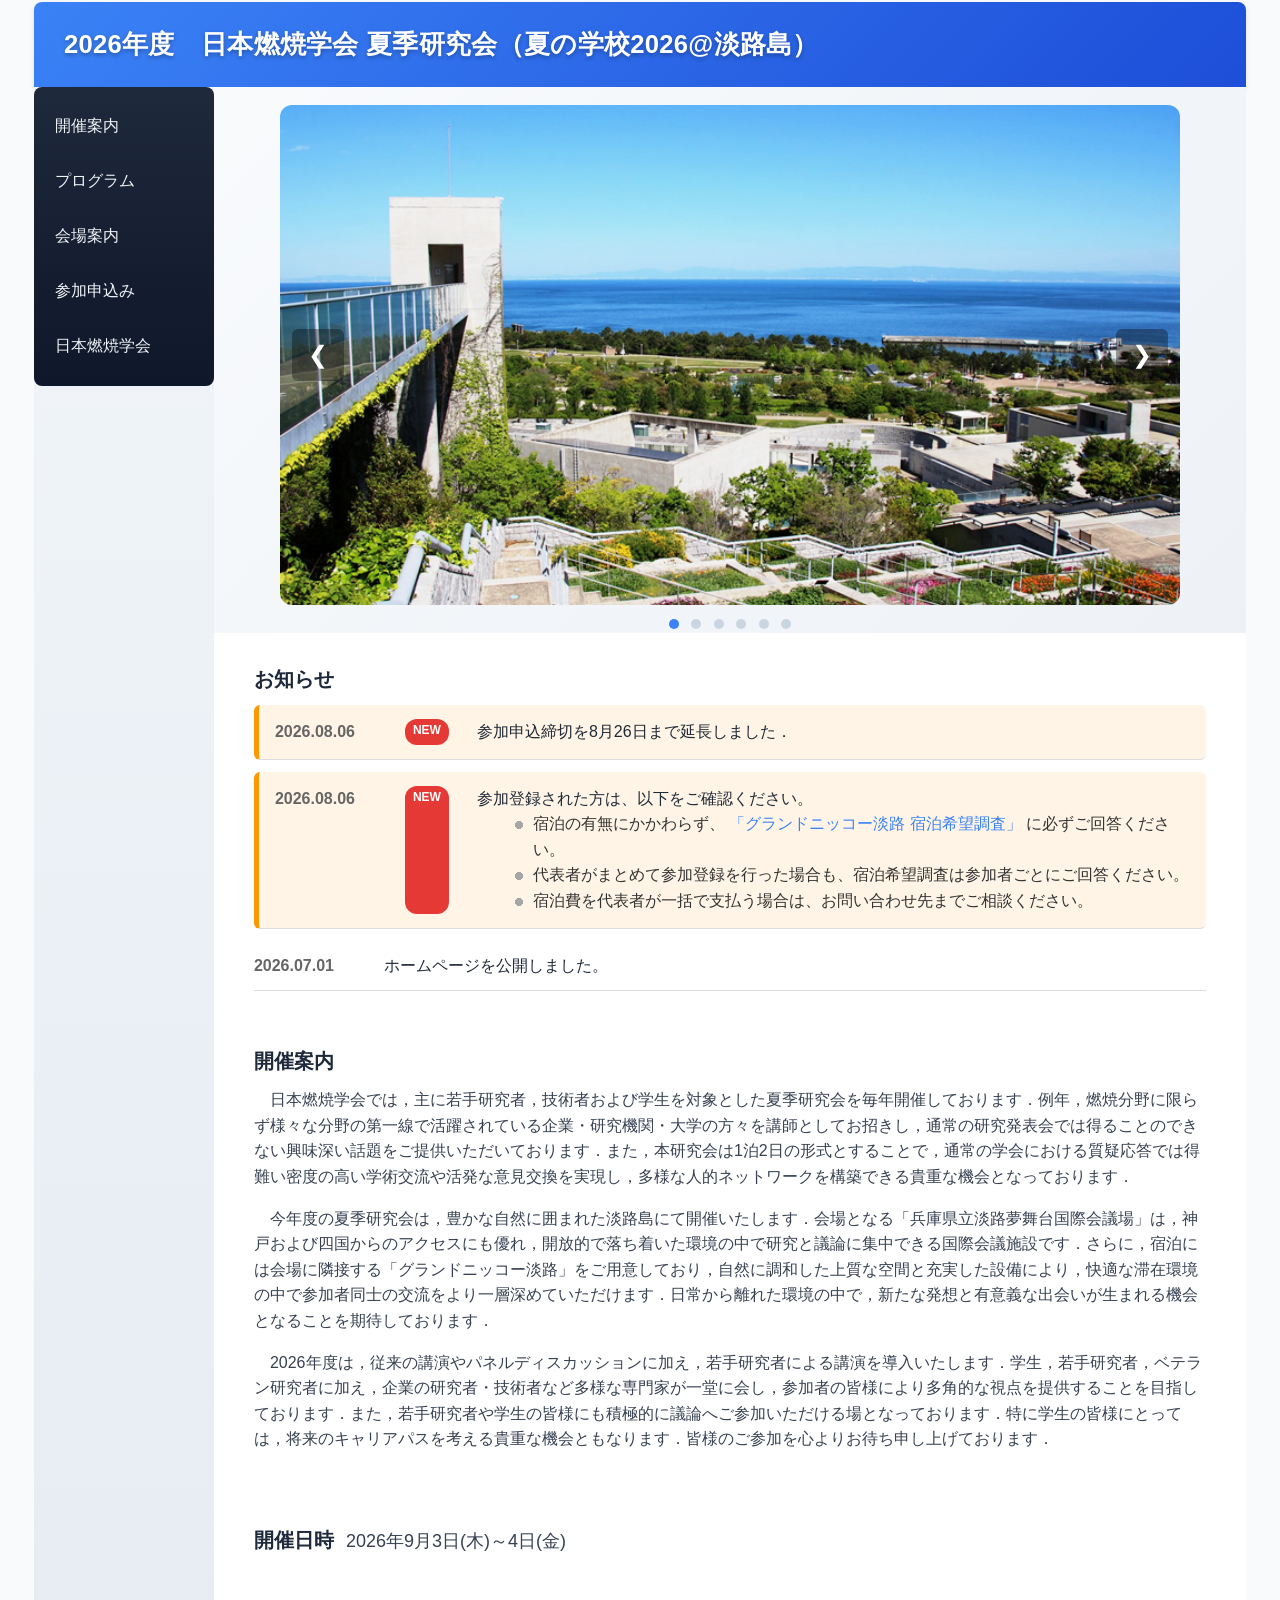
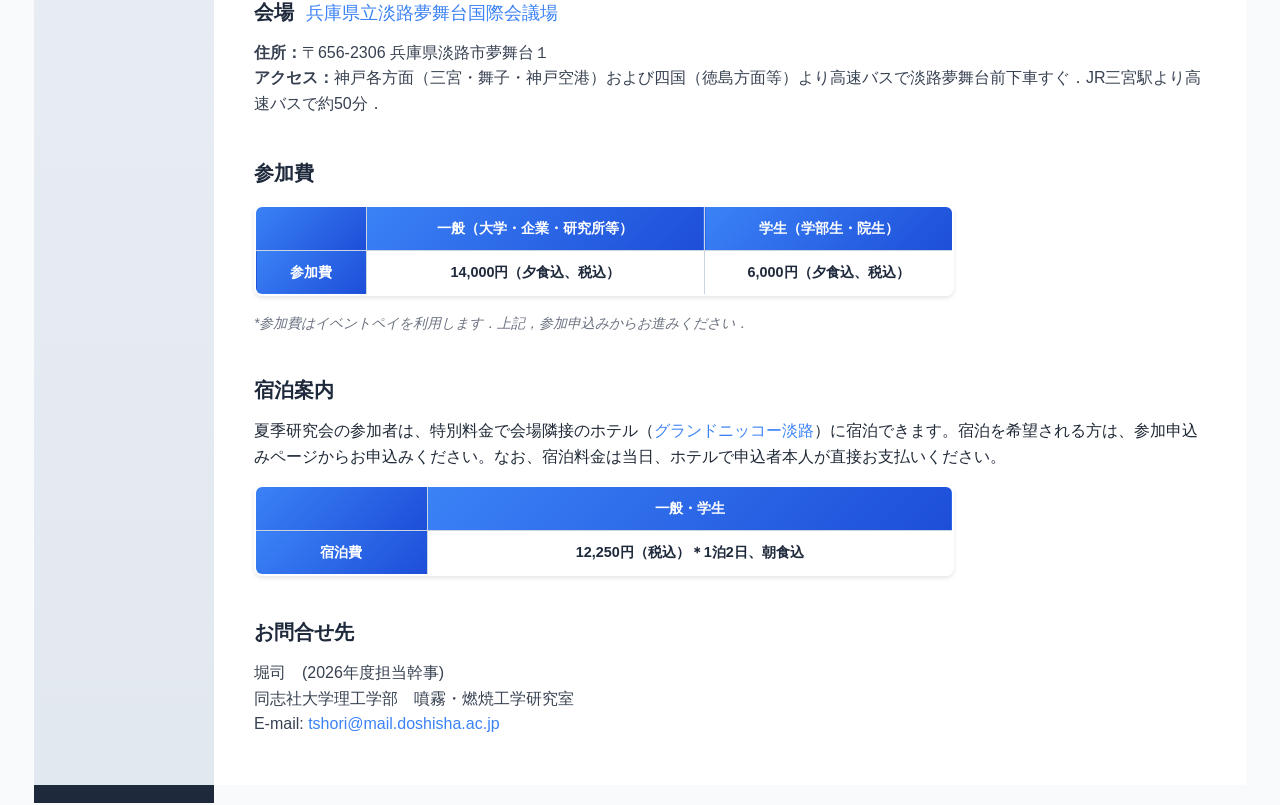
==== commit 1f591bcb: "260806" ====
--- a/index.html
+++ b/index.html
@@ -200,6 +200,38 @@
     </div>
   </div> -->
   <!-- <tr><td class="hpb-lb-tb1-cell4"> -->
+  <div class="content-section">
+    <h2 class="text-heading">お知らせ</h2>
+    <div class="news-list">
+        <div class="news-item new">
+            <span class="news-date">2026.08.06</span>
+            <span class="badge">NEW</span>
+            <span class="news-title">参加申込締切を8月26日まで延長しました．</span>
+        </div>
+        <div class="news-item new">
+            <span class="news-date">2026.08.06</span>
+            <span class="badge">NEW</span>
+            <span class="news-title">
+              参加登録された方は、以下をご確認ください。
+<ul>
+  <li>宿泊の有無にかかわらず、
+    <a href="https://forms.cloud.microsoft/Pages/ResponsePage.aspx?id=gMGpNSuYw0OD_N_OwcUPZKxRVPKpsB9LoKeWZZELEW9URjI2WE1CNkMxWENTQUczTVFONFZRSTFXTCQlQCN0PWcu"
+       target="_blank"
+       rel="noopener noreferrer">
+      「グランドニッコー淡路 宿泊希望調査」
+    </a>
+    に必ずご回答ください。</li>
+  <li>代表者がまとめて参加登録を行った場合も、宿泊希望調査は参加者ごとにご回答ください。</li>
+  <li>宿泊費を代表者が一括で支払う場合は、お問い合わせ先までご相談ください。</li>
+</ul>
+</div>
+      <div class="news-item">
+            <span class="news-date">2026.07.01</span>
+            <span class="news-title">ホームページを公開しました。</span>
+        </div>
+    </div>
+</div>
+    
   <div class="content-section">
     <h2 class="text-heading">開催案内</h2>
     <div class="text-body">
--- a/hpb9tm10_3.css
+++ b/hpb9tm10_3.css
@@ -568,4 +568,44 @@
 
 .program-table tr:hover {
 	background-color: #f8fafc;
+}
+
+.news-list {
+    display: flex;
+    flex-direction: column;
+    gap: 12px;
+}
+
+.news-item {
+    display: flex;
+    gap: 20px;
+    padding: 12px 0;
+    border-bottom: 1px solid #ddd;
+}
+
+.news-date {
+    color: #666;
+    min-width: 110px;
+    font-weight: bold;
+}
+
+.news-title {
+    flex: 1;
+}
+.news-item.new {
+    background: #fff4e5;
+    border-left: 5px solid #ff9800;
+    padding: 14px 16px;
+    border-radius: 6px;
+}
+
+.badge {
+    display: inline-block;
+    background: #e53935;
+    color: #fff;
+    font-size: 0.75rem;
+    font-weight: bold;
+    padding: 2px 8px;
+    margin-right: 8px;
+    border-radius: 12px;
 }
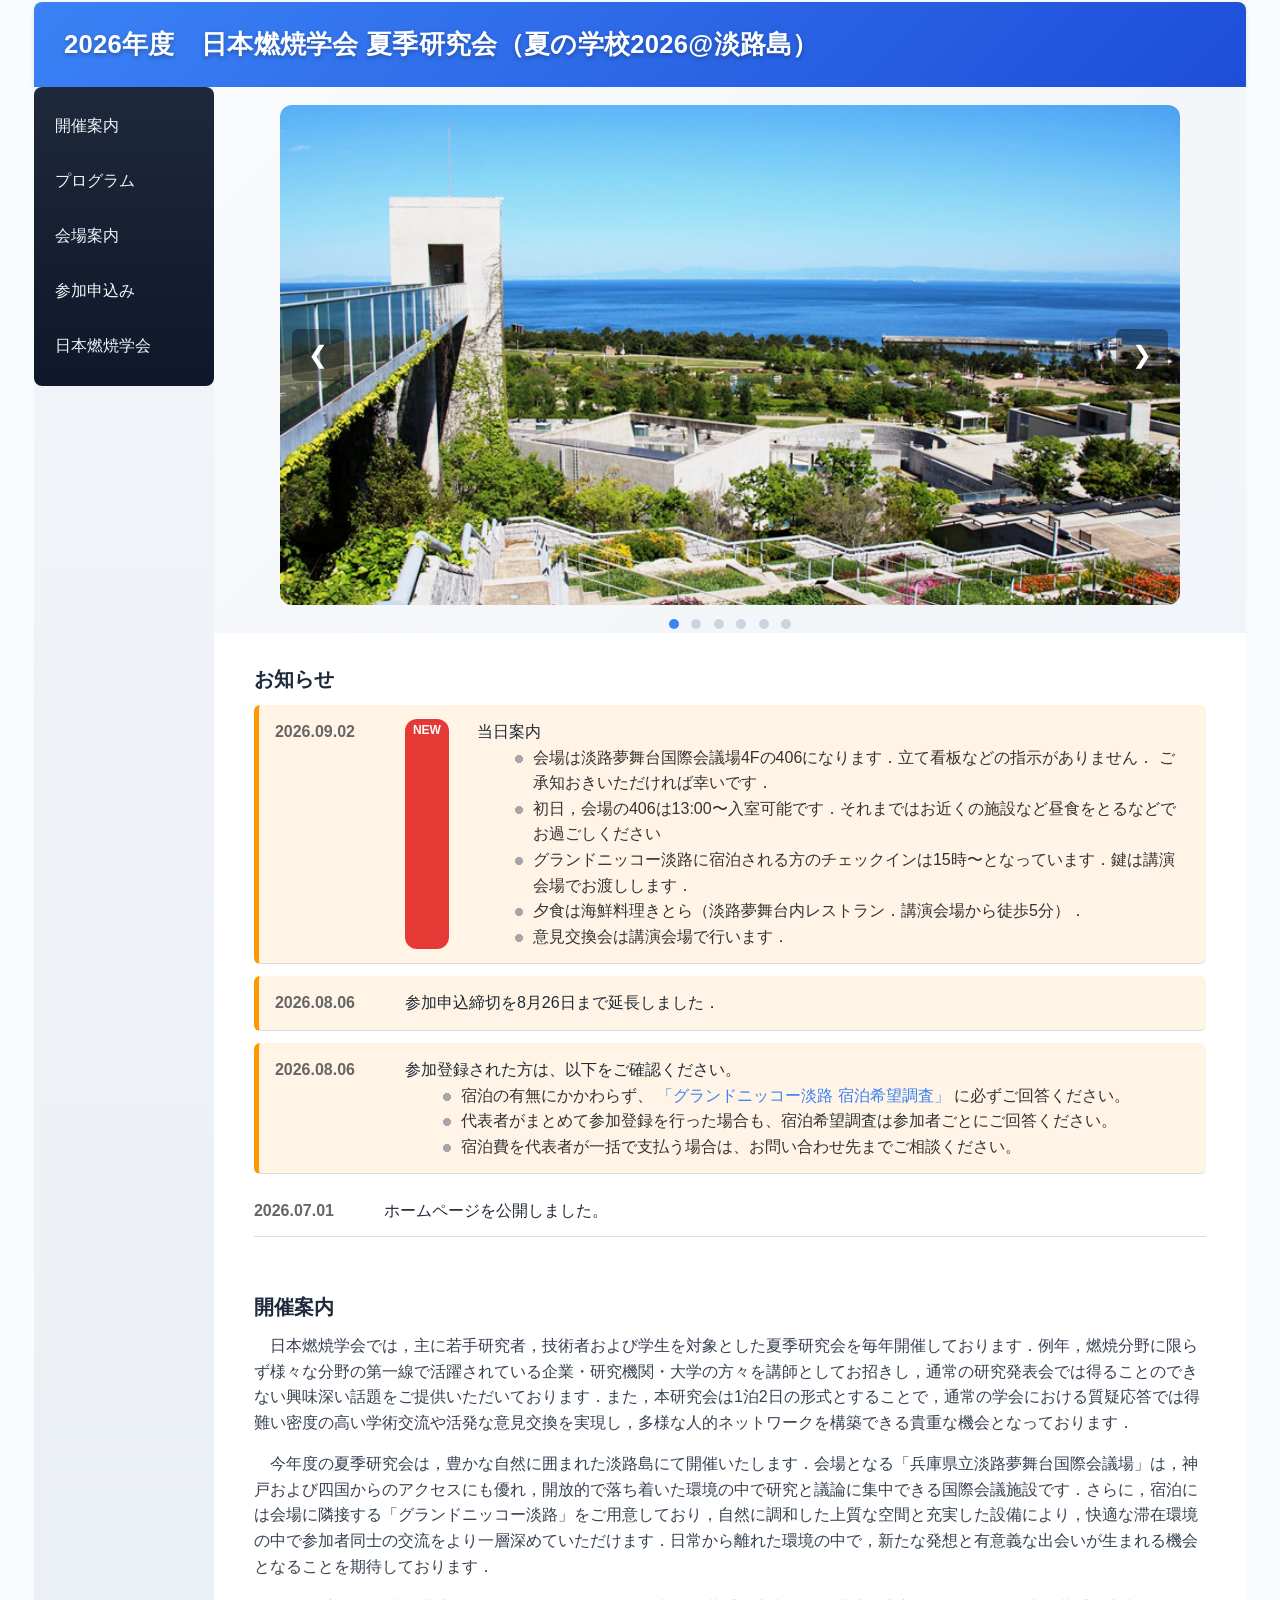
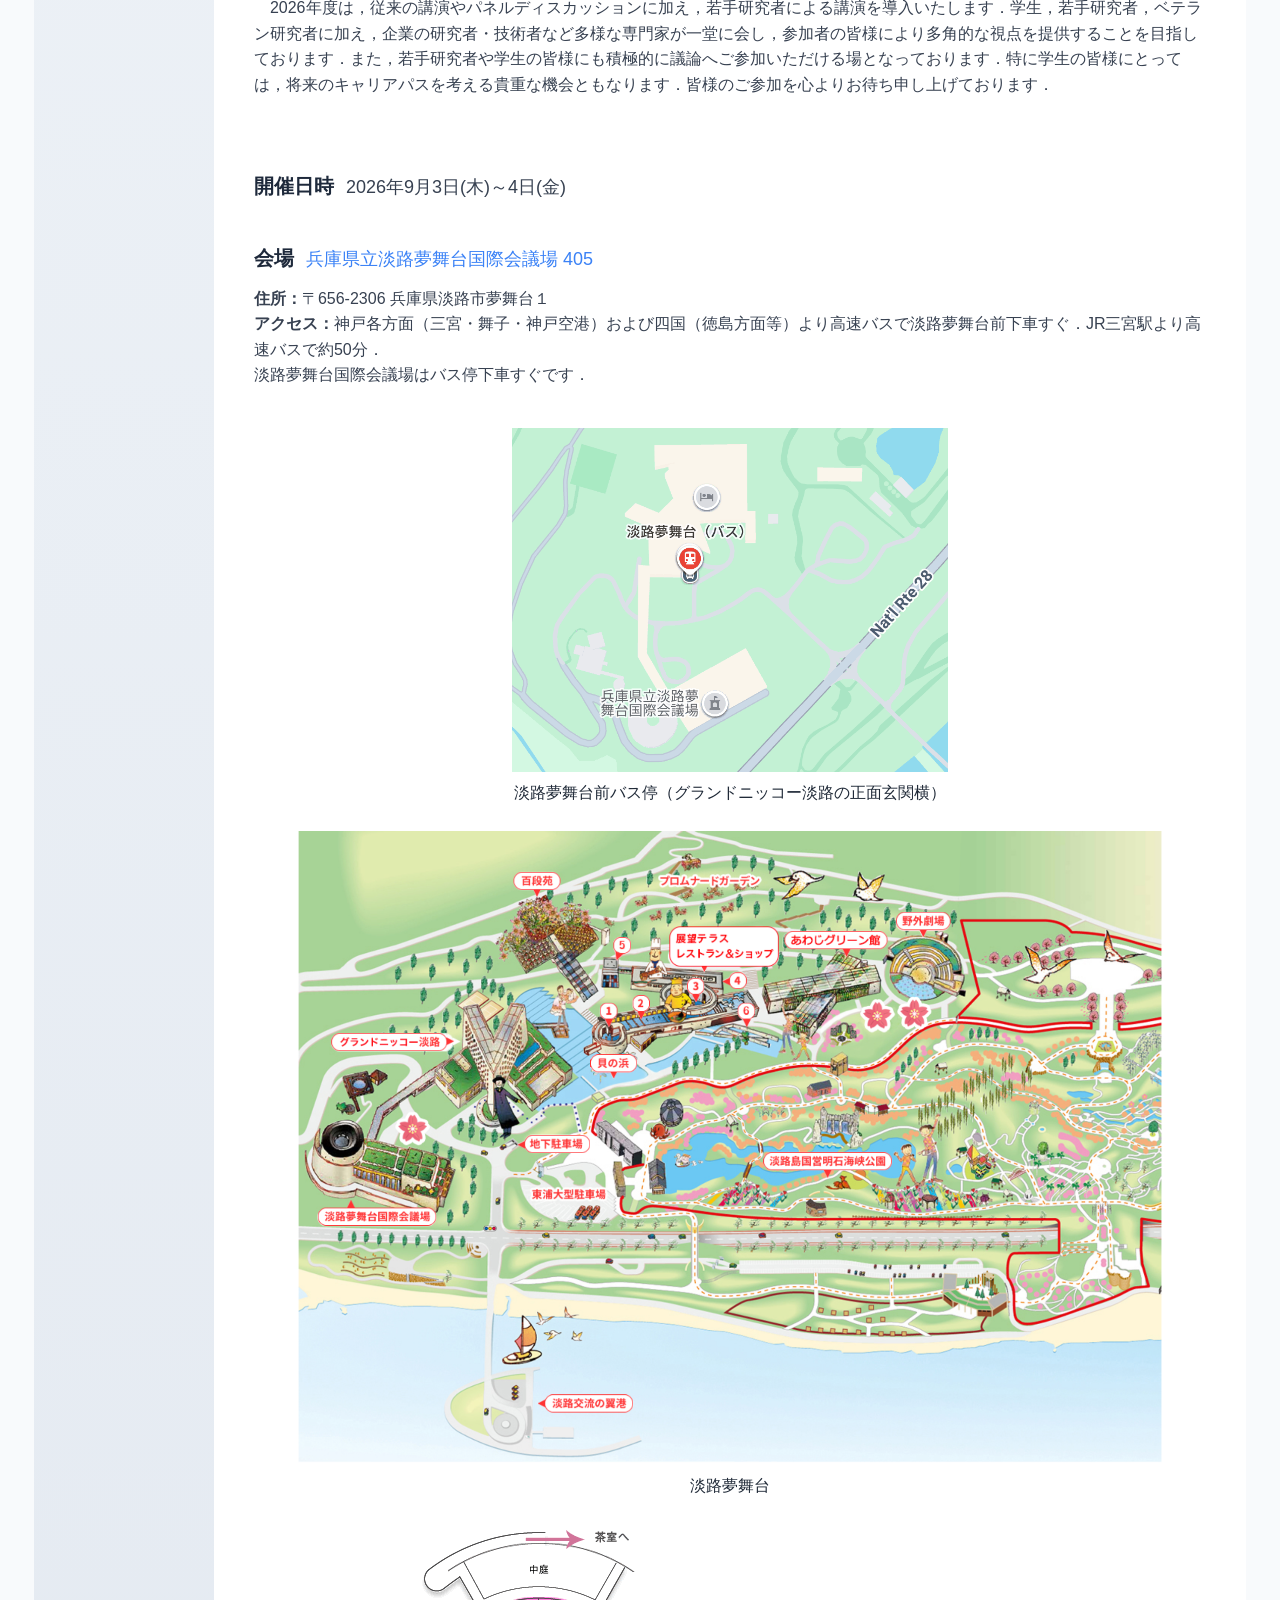
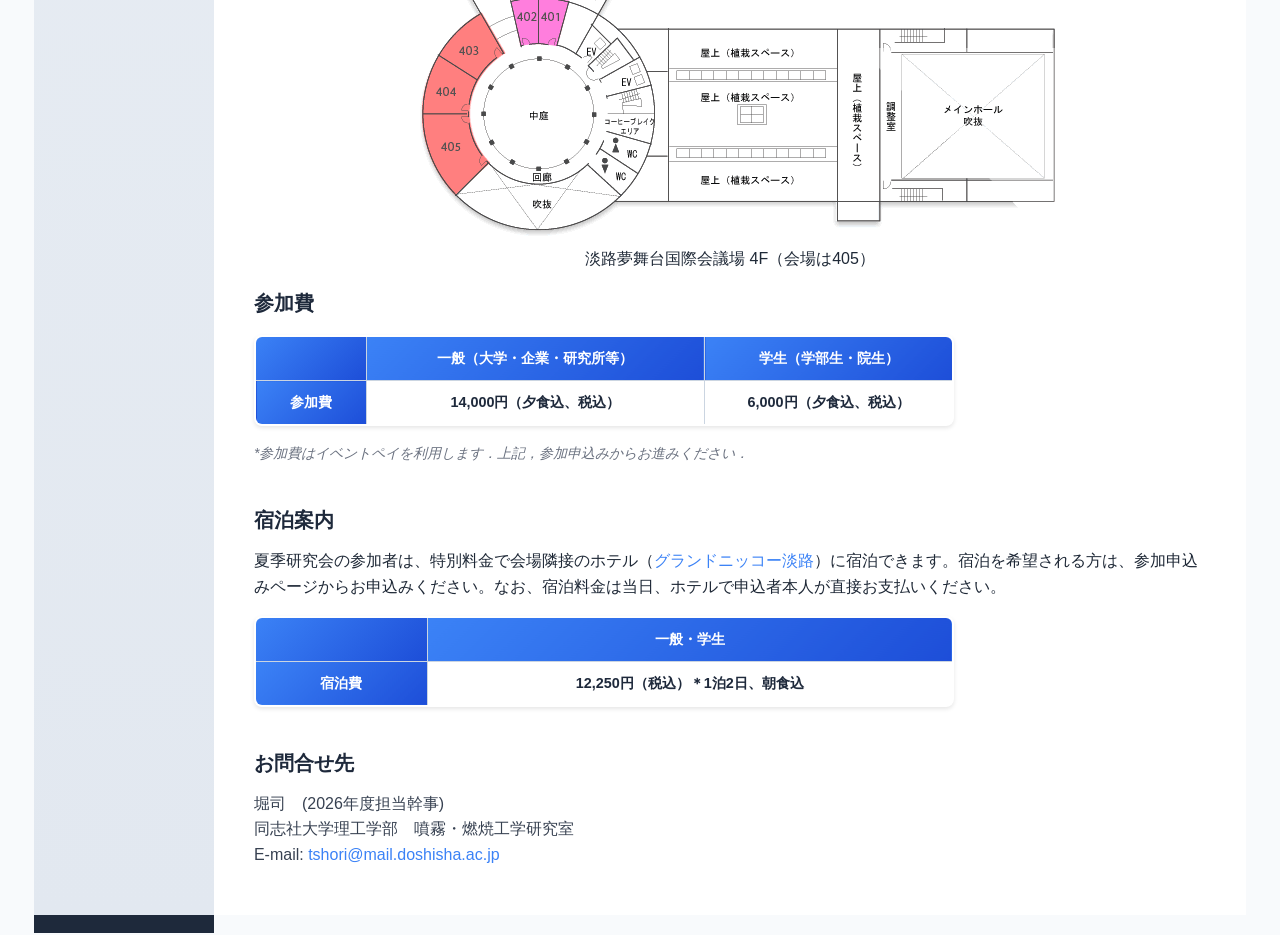
==== commit 07322387: "260902" ====
--- a/index.html
+++ b/index.html
@@ -37,7 +37,6 @@
 <table class="hpb-lb-tb1" align="center" border="0" cellpadding="0" cellspacing="0">
 <tbody>
 
-
   <!-- スライドショー -->
 <div class="slideshow-container">
   <img class="slide fade" src="images/venue01.jpg" alt="会場1">
@@ -203,28 +202,43 @@
   <div class="content-section">
     <h2 class="text-heading">お知らせ</h2>
     <div class="news-list">
+       <div class="news-item new">
+            <span class="news-date">2026.09.02</span>
+            <span class="badge">NEW</span>
+            <div class="news-title">当日案内             
+              <ul>
+              <li>会場は淡路夢舞台国際会議場4Fの406になります．立て看板などの指示がありません．
+              ご承知おきいただければ幸いです．</li>
+              <li>初日，会場の406は13:00〜入室可能です．それまではお近くの施設など昼食をとるなどでお過ごしください</li>
+              <li>グランドニッコー淡路に宿泊される方のチェックインは15時〜となっています．鍵は講演会場でお渡しします．</li>
+              <li>夕食は海鮮料理きとら（淡路夢舞台内レストラン．講演会場から徒歩5分）．</li>
+              <li>意見交換会は講演会場で行います．</li>
+            </ul>
+        </div>
+        </div>
         <div class="news-item new">
             <span class="news-date">2026.08.06</span>
-            <span class="badge">NEW</span>
+            <!-- <span class="badge">NEW</span> -->
             <span class="news-title">参加申込締切を8月26日まで延長しました．</span>
         </div>
         <div class="news-item new">
             <span class="news-date">2026.08.06</span>
-            <span class="badge">NEW</span>
-            <span class="news-title">
+            <!-- <span class="badge">NEW</span> -->
+            <div class="news-title">
               参加登録された方は、以下をご確認ください。
-<ul>
-  <li>宿泊の有無にかかわらず、
-    <a href="https://forms.cloud.microsoft/Pages/ResponsePage.aspx?id=gMGpNSuYw0OD_N_OwcUPZKxRVPKpsB9LoKeWZZELEW9URjI2WE1CNkMxWENTQUczTVFONFZRSTFXTCQlQCN0PWcu"
-       target="_blank"
-       rel="noopener noreferrer">
-      「グランドニッコー淡路 宿泊希望調査」
-    </a>
-    に必ずご回答ください。</li>
-  <li>代表者がまとめて参加登録を行った場合も、宿泊希望調査は参加者ごとにご回答ください。</li>
-  <li>宿泊費を代表者が一括で支払う場合は、お問い合わせ先までご相談ください。</li>
-</ul>
-</div>
+            <ul>
+              <li>宿泊の有無にかかわらず、
+                <a href="https://forms.cloud.microsoft/Pages/ResponsePage.aspx?id=gMGpNSuYw0OD_N_OwcUPZKxRVPKpsB9LoKeWZZELEW9URjI2WE1CNkMxWENTQUczTVFONFZRSTFXTCQlQCN0PWcu"
+                  target="_blank"
+                  rel="noopener noreferrer">
+                  「グランドニッコー淡路 宿泊希望調査」
+                </a>
+                に必ずご回答ください。</li>
+              <li>代表者がまとめて参加登録を行った場合も、宿泊希望調査は参加者ごとにご回答ください。</li>
+              <li>宿泊費を代表者が一括で支払う場合は、お問い合わせ先までご相談ください。</li>
+            </ul>
+          </div>
+      </div>
       <div class="news-item">
             <span class="news-date">2026.07.01</span>
             <span class="news-title">ホームページを公開しました。</span>
@@ -261,7 +275,7 @@
       <!-- <span class="info-value">兵庫県立淡路夢舞台国際会議場（宿泊：グランドニッコー淡路）</span> -->
        <span class="info-value">
   <a href="https://www.yumebutai.org" target="_blank" rel="noopener noreferrer">
-    兵庫県立淡路夢舞台国際会議場
+    兵庫県立淡路夢舞台国際会議場 405
   </a>
   <!--（宿泊：
   <a href="https://awaji.grandnikko.com" target="_blank" rel="noopener noreferrer">
@@ -275,10 +289,39 @@
         <strong>住所：</strong>〒656-2306 兵庫県淡路市夢舞台１<br>
         <!-- <strong>HP：</strong><a href="https://seinenkaikan.or.jp">https://seinenkaikan.or.jp</a> -->
         <strong>アクセス：</strong>神戸各方面（三宮・舞子・神戸空港）および四国（徳島方面等）より高速バスで淡路夢舞台前下車すぐ．JR三宮駅より高速バスで約50分．<br>
-      </div>
-    </div>
-  </div>
-
+        淡路夢舞台国際会議場はバス停下車すぐです．
+      </div>
+    </div>
+  </div>
+
+<!-- <div class="venue-image">
+  <img src="img_floor_4f.gif" alt="会場案内" style="max-width: 100%; height: auto;">
+</div> -->
+<figure style="text-align: center; margin-top: 20px;">
+  <img src="img_awaji_yumebutai_bus.png"
+       alt="淡路夢舞台前バス停"
+       style="max-width: 50%; height: auto;">
+  <figcaption style="margin-top: 8px;">
+    淡路夢舞台前バス停（グランドニッコー淡路の正面玄関横）
+  </figcaption>
+</figure>
+<figure style="text-align: center; margin-top: 20px;">
+  <img src="img_awaji_yumebutai.png"
+       alt="淡路夢舞台"
+       style="max-width: 100%; height: auto;">
+  <figcaption style="margin-top: 8px;">
+    淡路夢舞台
+  </figcaption>
+</figure>
+<figure style="text-align: center; margin-top: 20px;">
+  <img src="img_floor_4f.gif"
+       alt="淡路夢舞台国際会議場 会場案内"
+       style="max-width: 100%; height: auto;">
+
+  <figcaption style="margin-top: 8px;">
+    淡路夢舞台国際会議場 4F（会場は405）
+  </figcaption>
+</figure>
   <!-- <div class="info-section">
     <div class="info-item">
       <span class="info-label">移動手段</span>
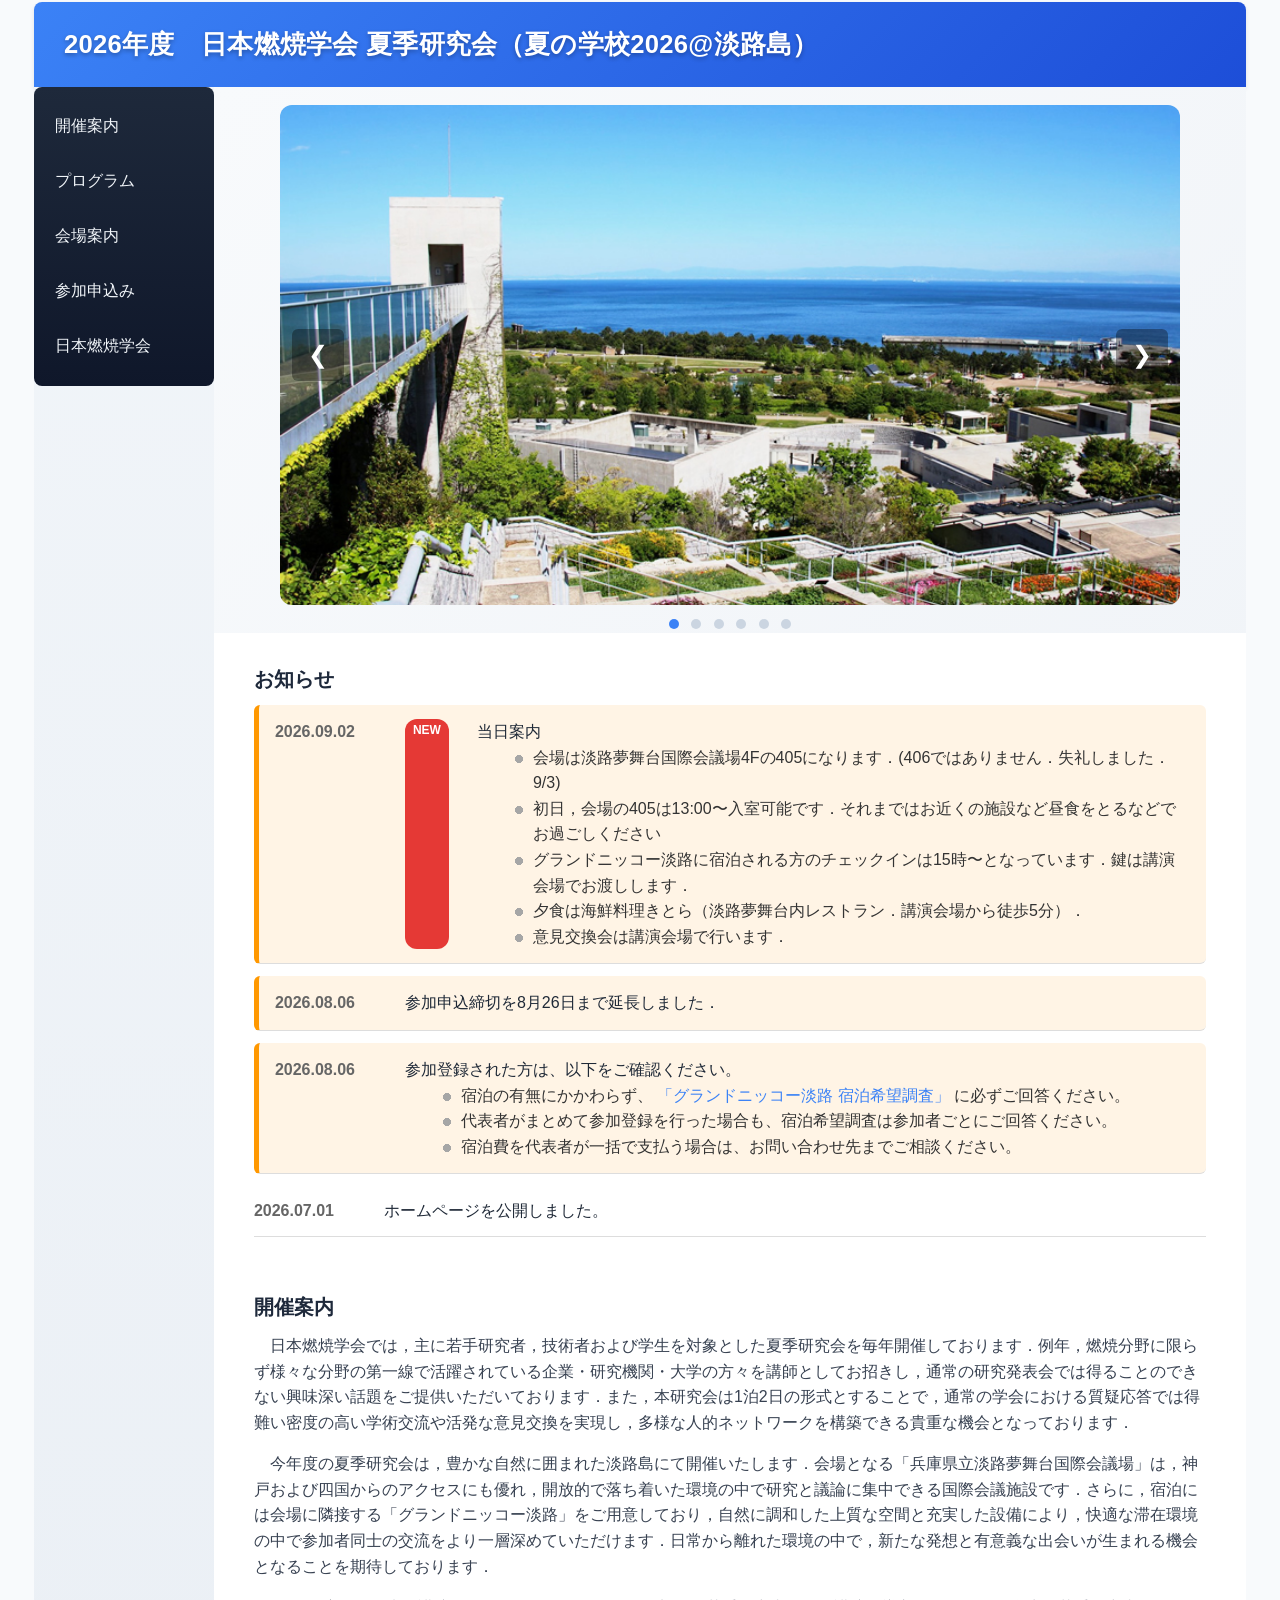
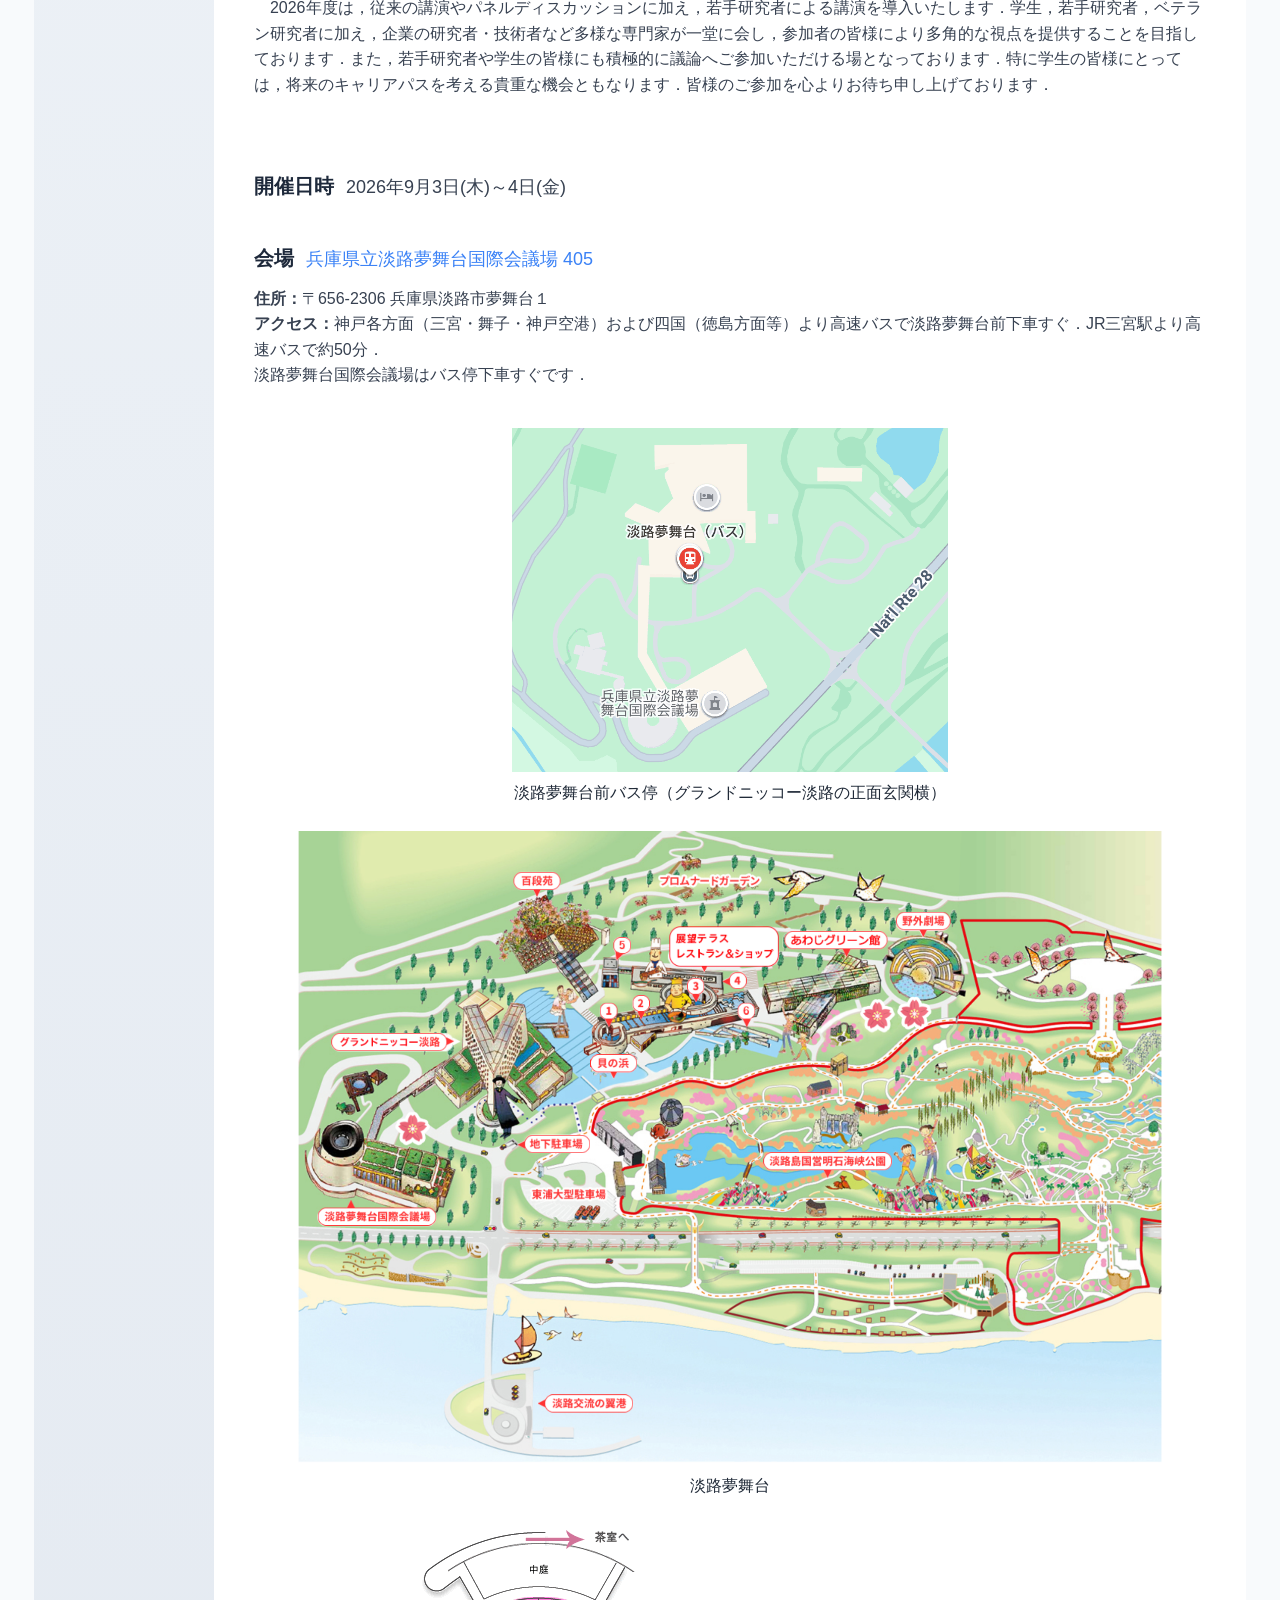
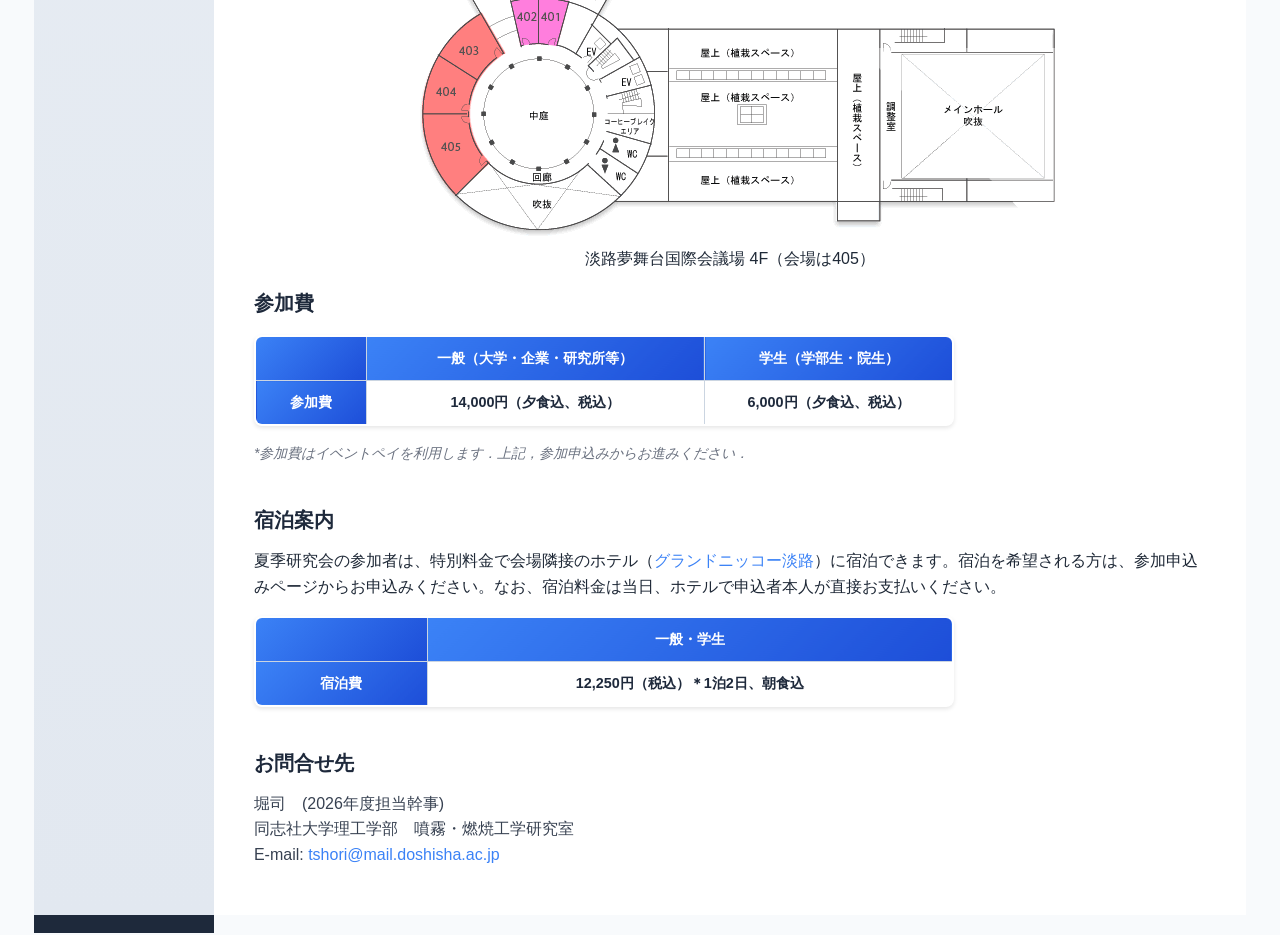
==== commit 6a2a587e: "260903" ====
--- a/index.html
+++ b/index.html
@@ -207,9 +207,8 @@
             <span class="badge">NEW</span>
             <div class="news-title">当日案内             
               <ul>
-              <li>会場は淡路夢舞台国際会議場4Fの406になります．立て看板などの指示がありません．
-              ご承知おきいただければ幸いです．</li>
-              <li>初日，会場の406は13:00〜入室可能です．それまではお近くの施設など昼食をとるなどでお過ごしください</li>
+              <li>会場は淡路夢舞台国際会議場4Fの405になります．(406ではありません．失礼しました．9/3)</li>
+              <li>初日，会場の405は13:00〜入室可能です．それまではお近くの施設など昼食をとるなどでお過ごしください</li>
               <li>グランドニッコー淡路に宿泊される方のチェックインは15時〜となっています．鍵は講演会場でお渡しします．</li>
               <li>夕食は海鮮料理きとら（淡路夢舞台内レストラン．講演会場から徒歩5分）．</li>
               <li>意見交換会は講演会場で行います．</li>
